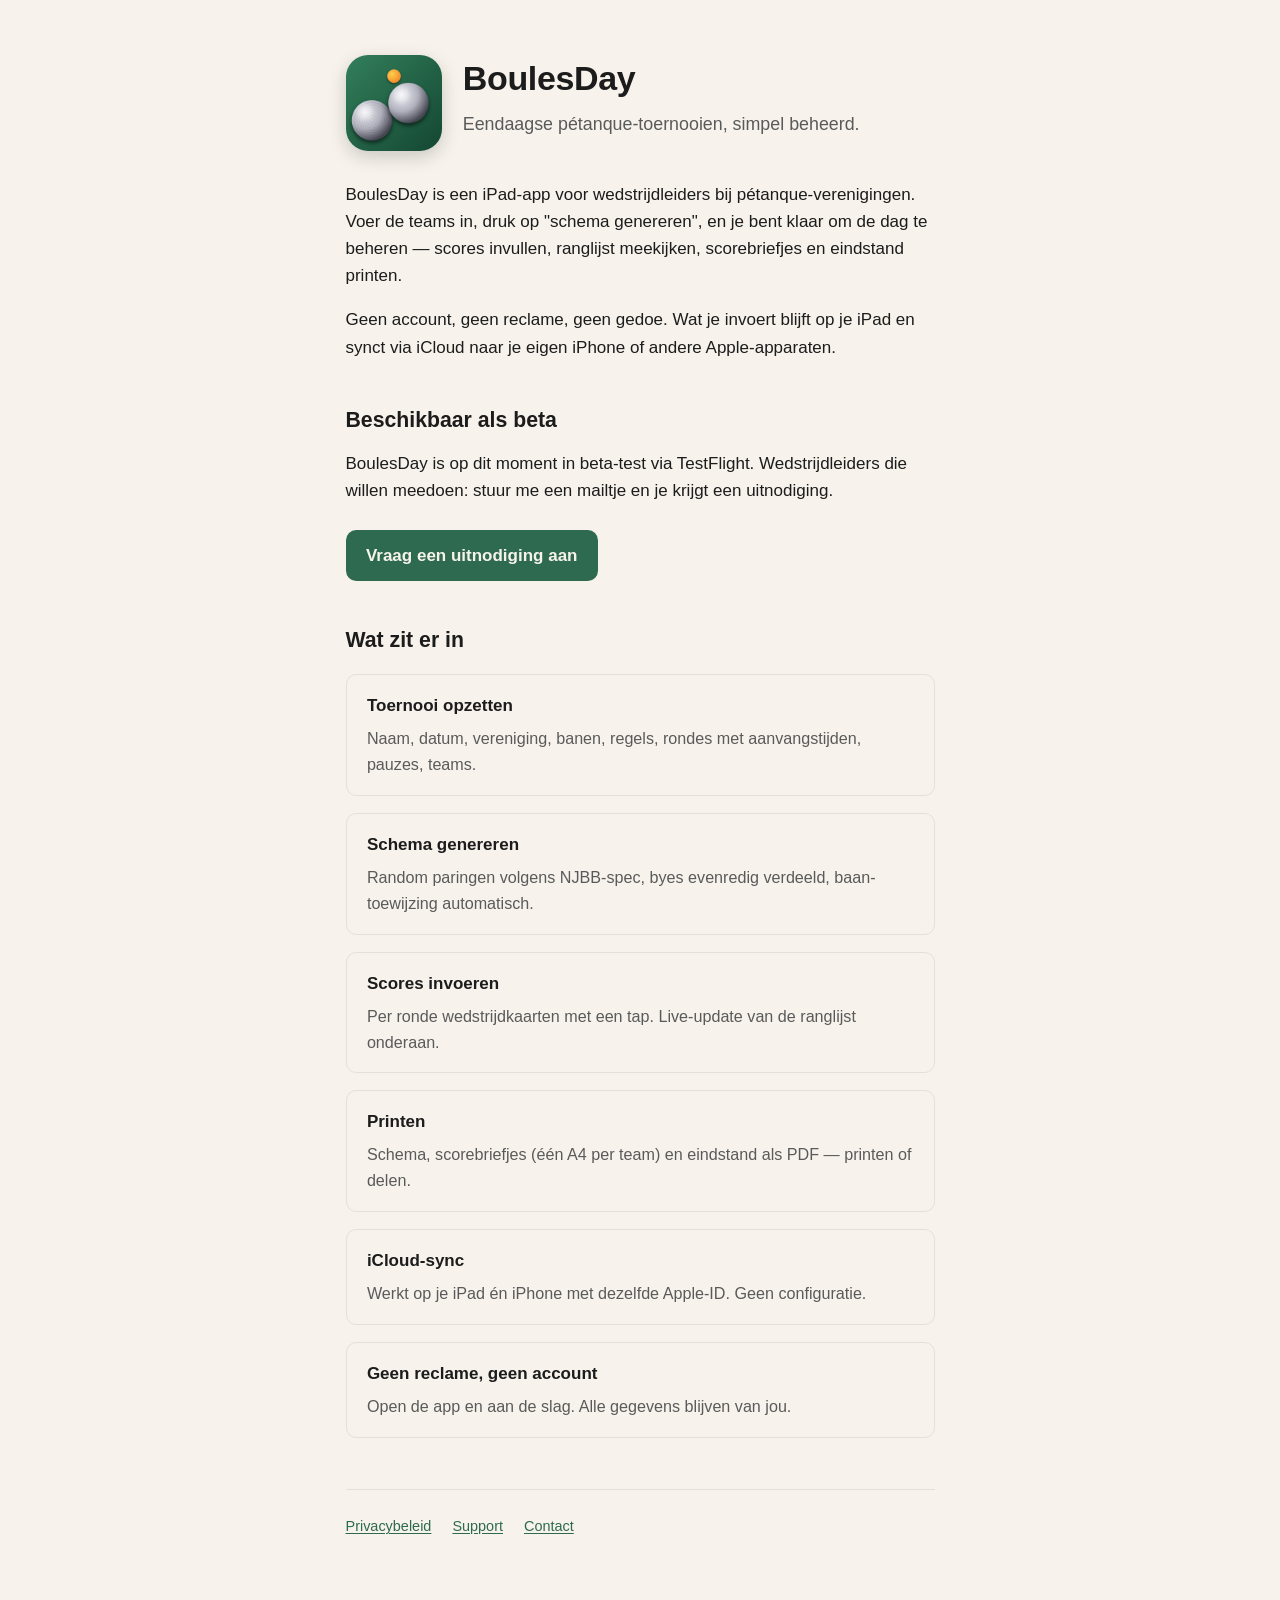
==== index.html @ df9edc22 "Initiële BoulesDay-website met privacy en support Drie pagina's: landing, privacybeleid (verplicht v" ====
<!DOCTYPE html>
<html lang="nl">
<head>
  <meta charset="UTF-8">
  <meta name="viewport" content="width=device-width, initial-scale=1.0">
  <title>BoulesDay — Eendaagse pétanque-toernooien, simpel beheerd</title>
  <meta name="description" content="iPad-app voor wedstrijdleiders bij pétanque-verenigingen. Teams invoeren, schema genereren, scores invullen, eindstand printen.">
  <link rel="stylesheet" href="styles.css">
  <link rel="icon" type="image/png" href="appicon.png">
</head>
<body>
<main>
  <div class="hero">
    <img src="appicon.png" alt="BoulesDay app-icoon">
    <div>
      <h1>BoulesDay</h1>
      <p class="tagline">Eendaagse pétanque-toernooien, simpel beheerd.</p>
    </div>
  </div>

  <p>
    BoulesDay is een iPad-app voor wedstrijdleiders bij pétanque-verenigingen.
    Voer de teams in, druk op "schema genereren", en je bent klaar om de dag
    te beheren — scores invullen, ranglijst meekijken, scorebriefjes en
    eindstand printen.
  </p>

  <p>
    Geen account, geen reclame, geen gedoe. Wat je invoert blijft op je iPad
    en synct via iCloud naar je eigen iPhone of andere Apple-apparaten.
  </p>

  <h2>Beschikbaar als beta</h2>
  <p>
    BoulesDay is op dit moment in beta-test via TestFlight. Wedstrijdleiders
    die willen meedoen: stuur me een mailtje en je krijgt een uitnodiging.
  </p>
  <p>
    <a class="cta" href="mailto:rene.geerlings@icloud.com?subject=BoulesDay%20beta-test">Vraag een uitnodiging aan</a>
  </p>

  <h2>Wat zit er in</h2>
  <div class="cards">
    <div class="card">
      <h3>Toernooi opzetten</h3>
      <p>Naam, datum, vereniging, banen, regels, rondes met aanvangstijden, pauzes, teams.</p>
    </div>
    <div class="card">
      <h3>Schema genereren</h3>
      <p>Random paringen volgens NJBB-spec, byes evenredig verdeeld, baan-toewijzing automatisch.</p>
    </div>
    <div class="card">
      <h3>Scores invoeren</h3>
      <p>Per ronde wedstrijdkaarten met een tap. Live-update van de ranglijst onderaan.</p>
    </div>
    <div class="card">
      <h3>Printen</h3>
      <p>Schema, scorebriefjes (één A4 per team) en eindstand als PDF — printen of delen.</p>
    </div>
    <div class="card">
      <h3>iCloud-sync</h3>
      <p>Werkt op je iPad én iPhone met dezelfde Apple-ID. Geen configuratie.</p>
    </div>
    <div class="card">
      <h3>Geen reclame, geen account</h3>
      <p>Open de app en aan de slag. Alle gegevens blijven van jou.</p>
    </div>
  </div>

  <footer>
    <a href="privacy.html">Privacybeleid</a>
    <a href="support.html">Support</a>
    <a href="mailto:rene.geerlings@icloud.com">Contact</a>
  </footer>
</main>
</body>
</html>
---- styles.css ----
:root {
  --paper: #f7f3ec;
  --ink: #1c1c1c;
  --muted: #5a5a5a;
  --rule: #e5e0d6;
  --accent: #2d6a4f;
  --accent-soft: #d8e2dc;
}

@media (prefers-color-scheme: dark) {
  :root {
    --paper: #1c1c1c;
    --ink: #f7f3ec;
    --muted: #a8a8a8;
    --rule: #333;
    --accent: #74c69d;
    --accent-soft: #2d3a36;
  }
}

* { box-sizing: border-box; }

html, body {
  margin: 0;
  padding: 0;
  background: var(--paper);
  color: var(--ink);
  font-family: -apple-system, BlinkMacSystemFont, "SF Pro Text", "Helvetica Neue", Arial, sans-serif;
  font-size: 17px;
  line-height: 1.6;
}

main {
  max-width: 640px;
  margin: 0 auto;
  padding: 3rem 1.5rem 4rem;
}

h1 {
  font-size: 2rem;
  font-weight: 600;
  letter-spacing: -0.01em;
  margin: 0 0 0.5rem;
}

h2 {
  font-size: 1.25rem;
  font-weight: 600;
  margin: 2.5rem 0 0.75rem;
}

p, ul {
  margin: 0 0 1rem;
}

ul {
  padding-left: 1.25rem;
}

li {
  margin-bottom: 0.25rem;
}

.meta {
  color: var(--muted);
  font-size: 0.9rem;
  margin-bottom: 2rem;
  padding-bottom: 1.5rem;
  border-bottom: 1px solid var(--rule);
}

a {
  color: var(--accent);
  text-decoration: underline;
  text-underline-offset: 0.15em;
}

code {
  font-family: ui-monospace, "SF Mono", Menlo, monospace;
  font-size: 0.9em;
  background: var(--rule);
  padding: 0.1em 0.35em;
  border-radius: 0.25em;
}

.hero {
  display: flex;
  align-items: center;
  gap: 1.25rem;
  margin-bottom: 1.5rem;
}

.hero img {
  width: 96px;
  height: 96px;
  border-radius: 22px;
  box-shadow: 0 6px 18px rgba(0, 0, 0, 0.18);
}

.hero h1 {
  margin: 0;
}

.tagline {
  color: var(--muted);
  font-size: 1.05rem;
  margin-top: 0.25rem;
}

.cta {
  display: inline-block;
  margin-top: 0.5rem;
  padding: 0.7rem 1.2rem;
  background: var(--accent);
  color: var(--paper);
  text-decoration: none;
  border-radius: 0.6rem;
  font-weight: 600;
}

.cta:hover {
  filter: brightness(1.05);
}

.cards {
  display: grid;
  grid-template-columns: 1fr;
  gap: 1rem;
  margin-top: 1rem;
}

.card {
  padding: 1rem 1.2rem;
  border: 1px solid var(--rule);
  border-radius: 0.6rem;
}

.card h3 {
  margin: 0 0 0.4rem;
  font-size: 1rem;
}

.card p {
  margin: 0;
  color: var(--muted);
  font-size: 0.95rem;
}

footer {
  margin-top: 3rem;
  padding-top: 1.5rem;
  border-top: 1px solid var(--rule);
  color: var(--muted);
  font-size: 0.85rem;
}

footer a {
  margin-right: 1rem;
}
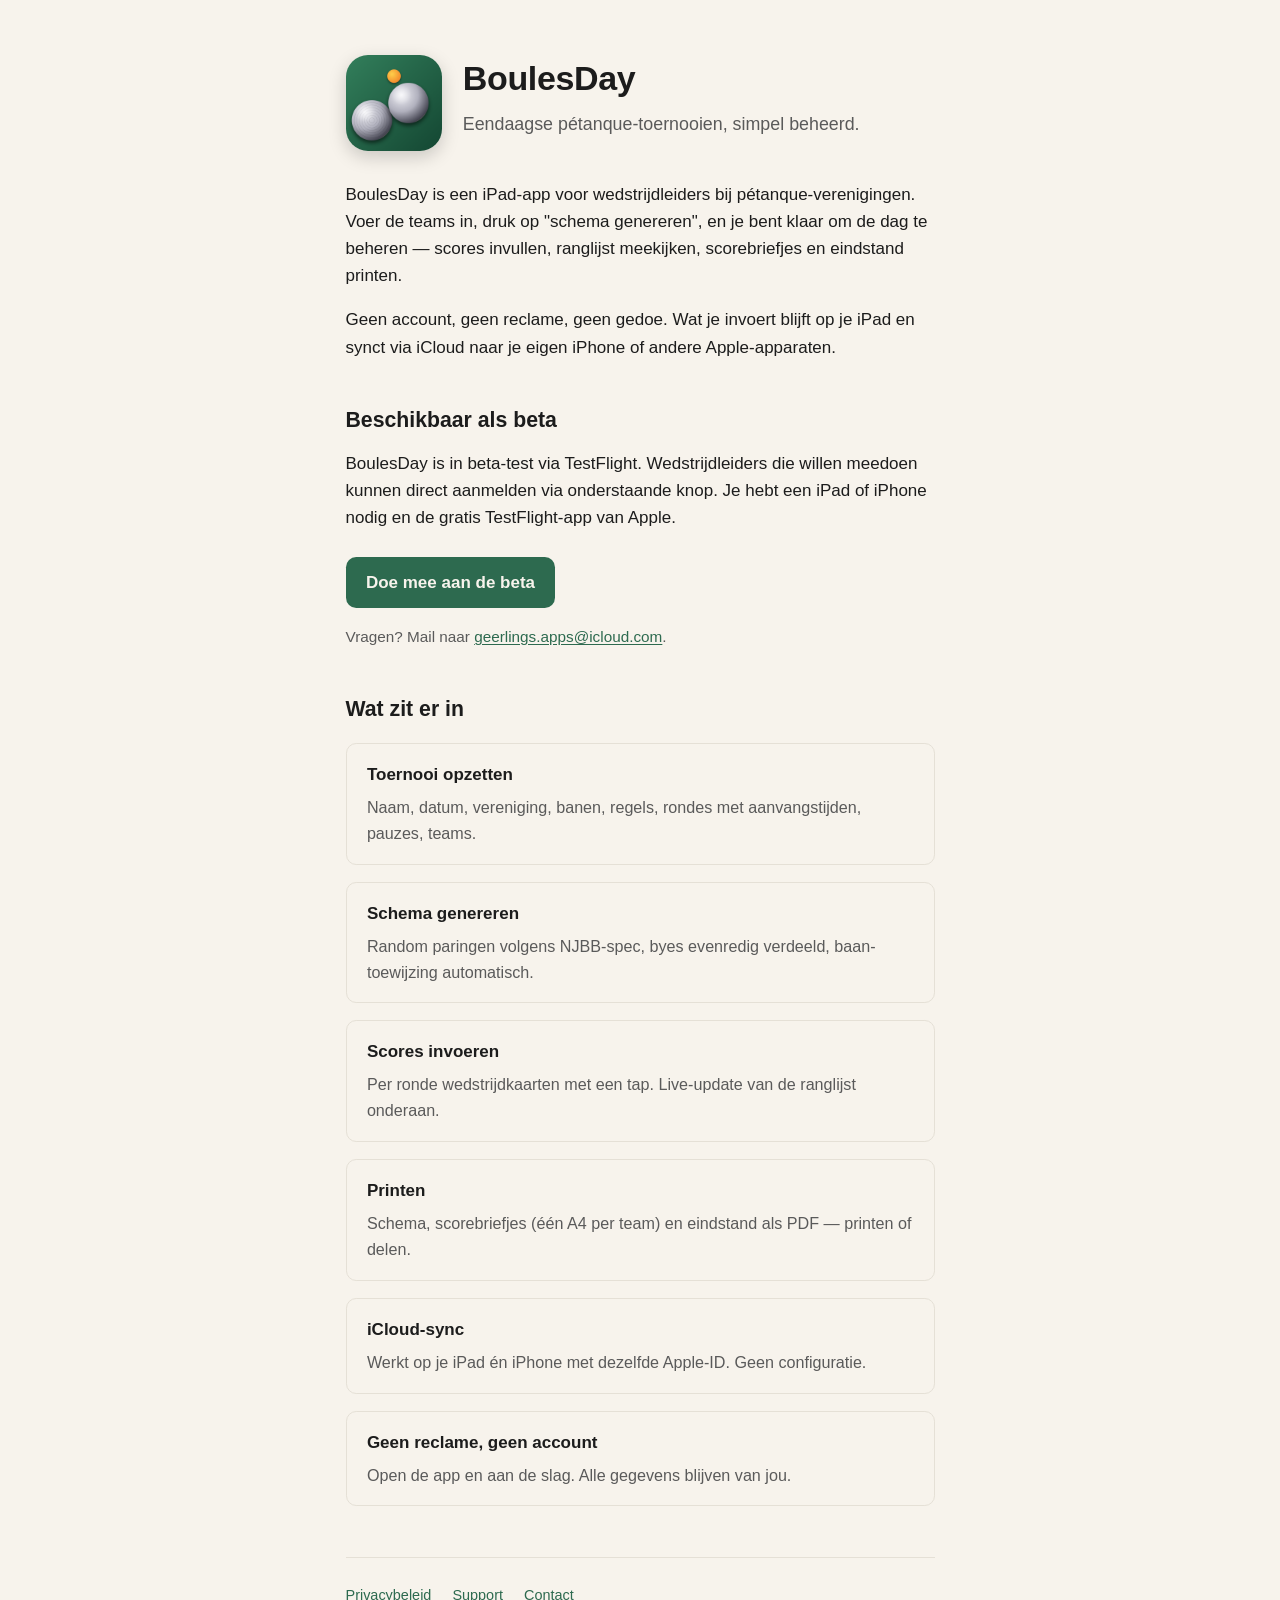
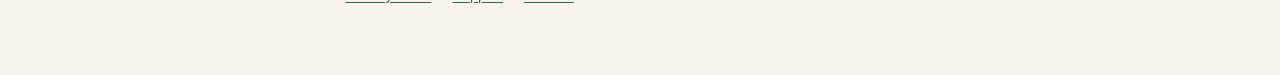
==== commit 0884f97a: "Voeg TestFlight Public Link toe als hoofd-CTA Vervang 'mail mij voor uitnodiging' door directe knop " ====
--- a/index.html
+++ b/index.html
@@ -32,11 +32,16 @@
 
   <h2>Beschikbaar als beta</h2>
   <p>
-    BoulesDay is op dit moment in beta-test via TestFlight. Wedstrijdleiders
-    die willen meedoen: stuur me een mailtje en je krijgt een uitnodiging.
+    BoulesDay is in beta-test via TestFlight. Wedstrijdleiders die willen
+    meedoen kunnen direct aanmelden via onderstaande knop. Je hebt een
+    iPad of iPhone nodig en de gratis TestFlight-app van Apple.
   </p>
   <p>
-    <a class="cta" href="mailto:rene.geerlings@icloud.com?subject=BoulesDay%20beta-test">Vraag een uitnodiging aan</a>
+    <a class="cta" href="https://testflight.apple.com/join/M2EVAvZV">Doe mee aan de beta</a>
+  </p>
+  <p style="font-size: 0.9rem; color: var(--muted); margin-top: 0.75rem;">
+    Vragen? Mail naar
+    <a href="mailto:geerlings.apps@icloud.com">geerlings.apps@icloud.com</a>.
   </p>
 
   <h2>Wat zit er in</h2>
@@ -70,7 +75,7 @@
   <footer>
     <a href="privacy.html">Privacybeleid</a>
     <a href="support.html">Support</a>
-    <a href="mailto:rene.geerlings@icloud.com">Contact</a>
+    <a href="mailto:geerlings.apps@icloud.com">Contact</a>
   </footer>
 </main>
 </body>
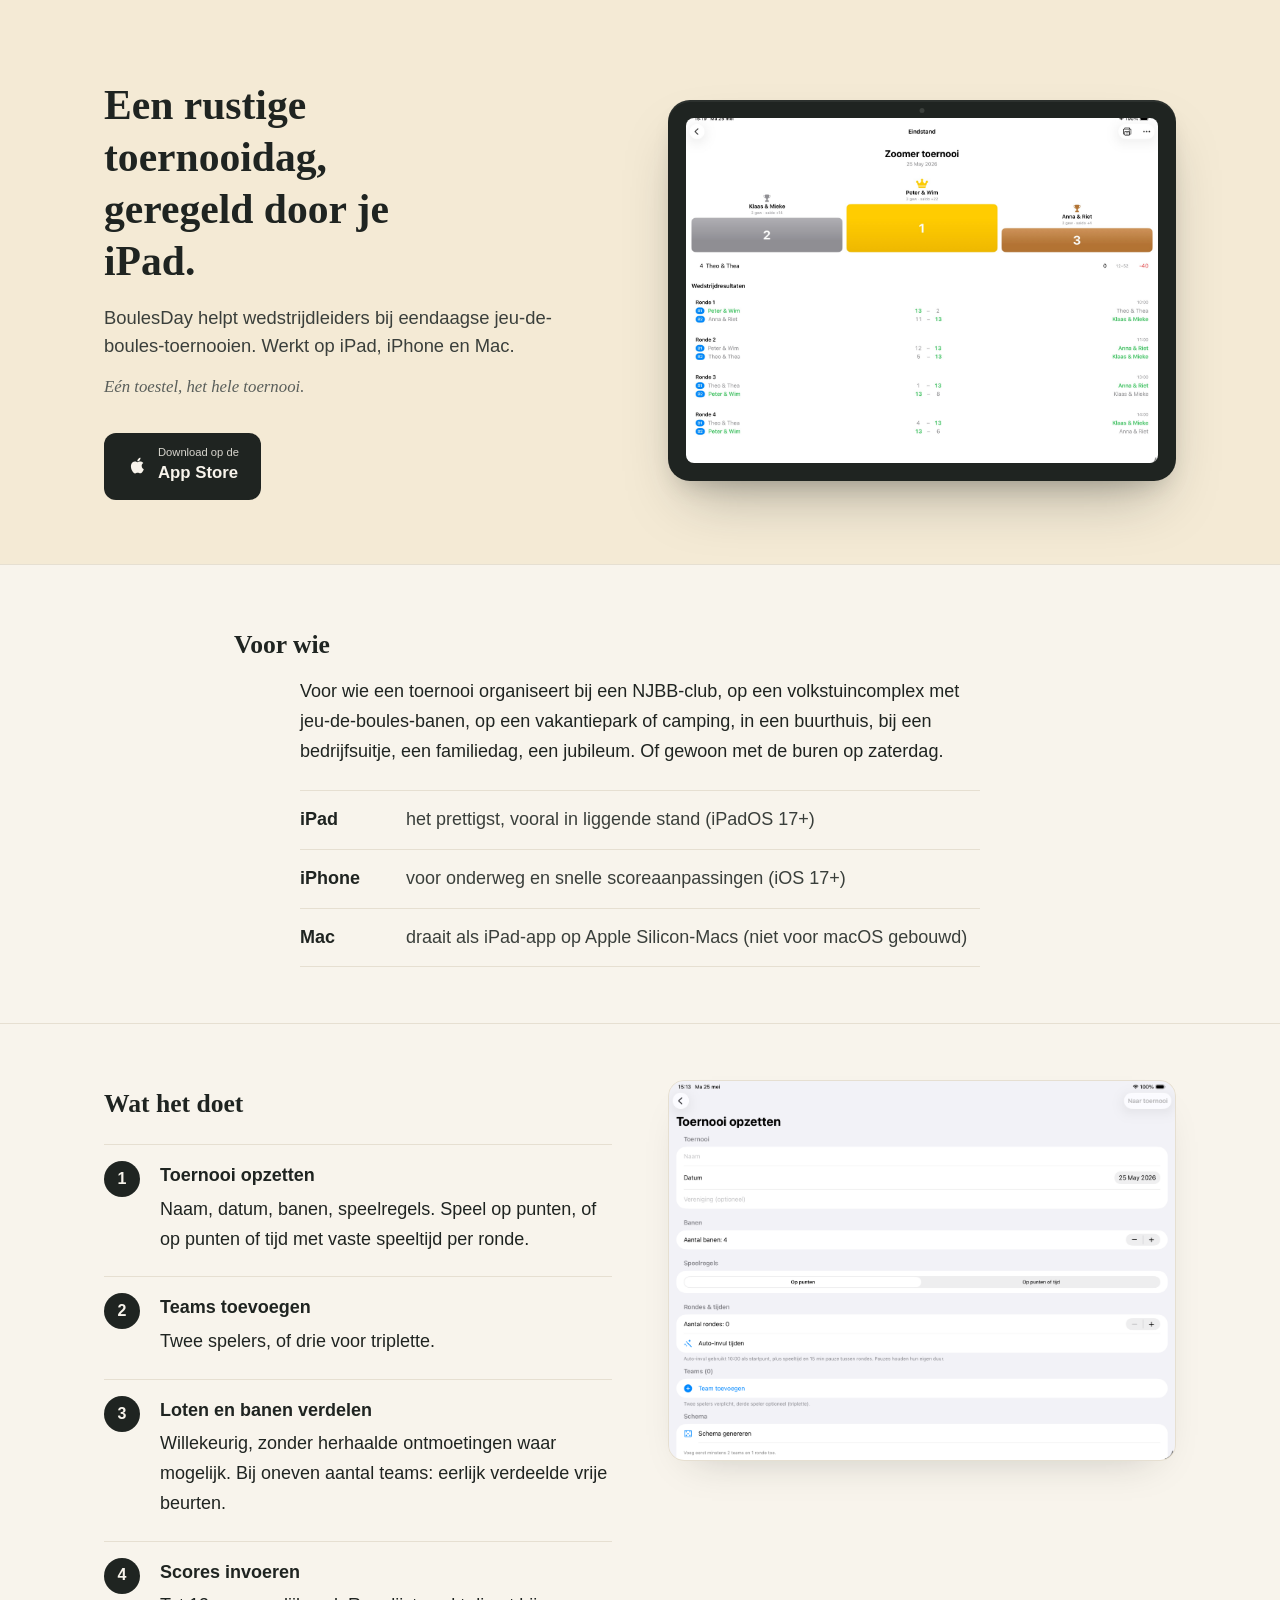
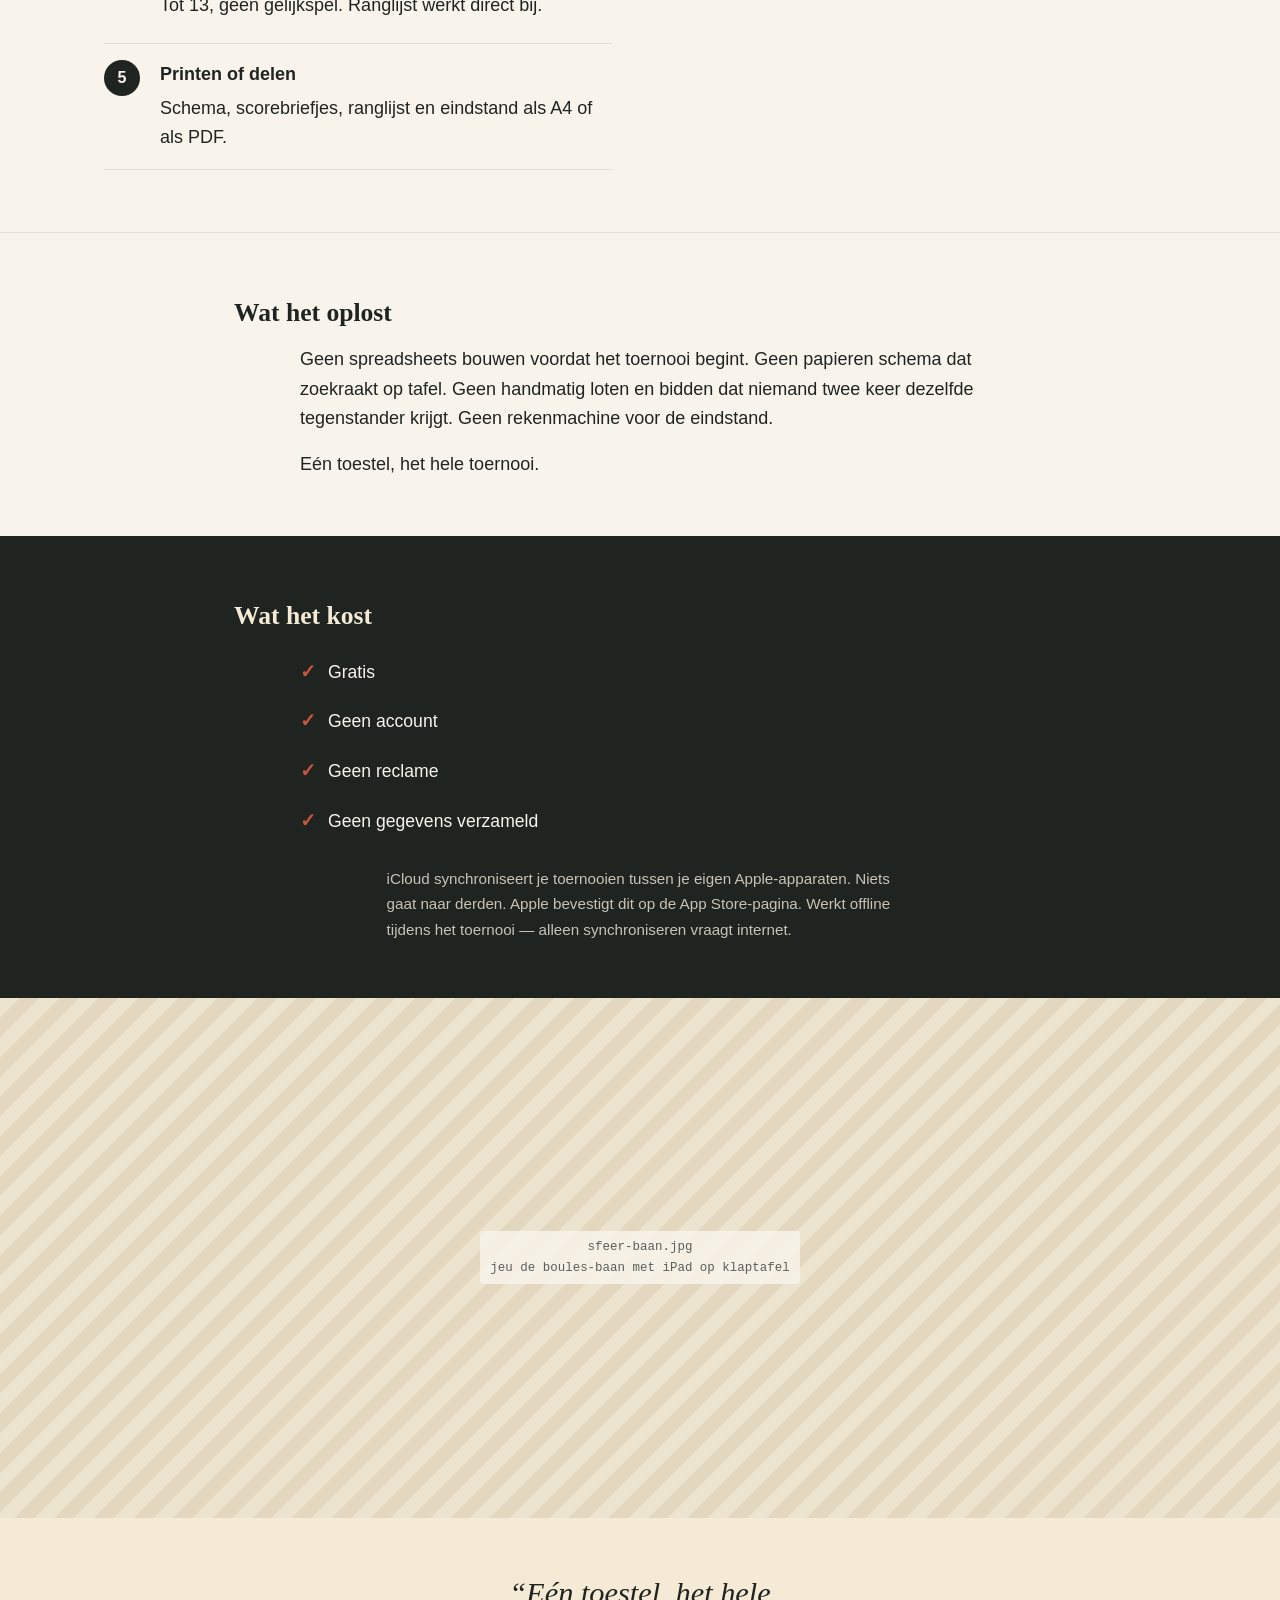
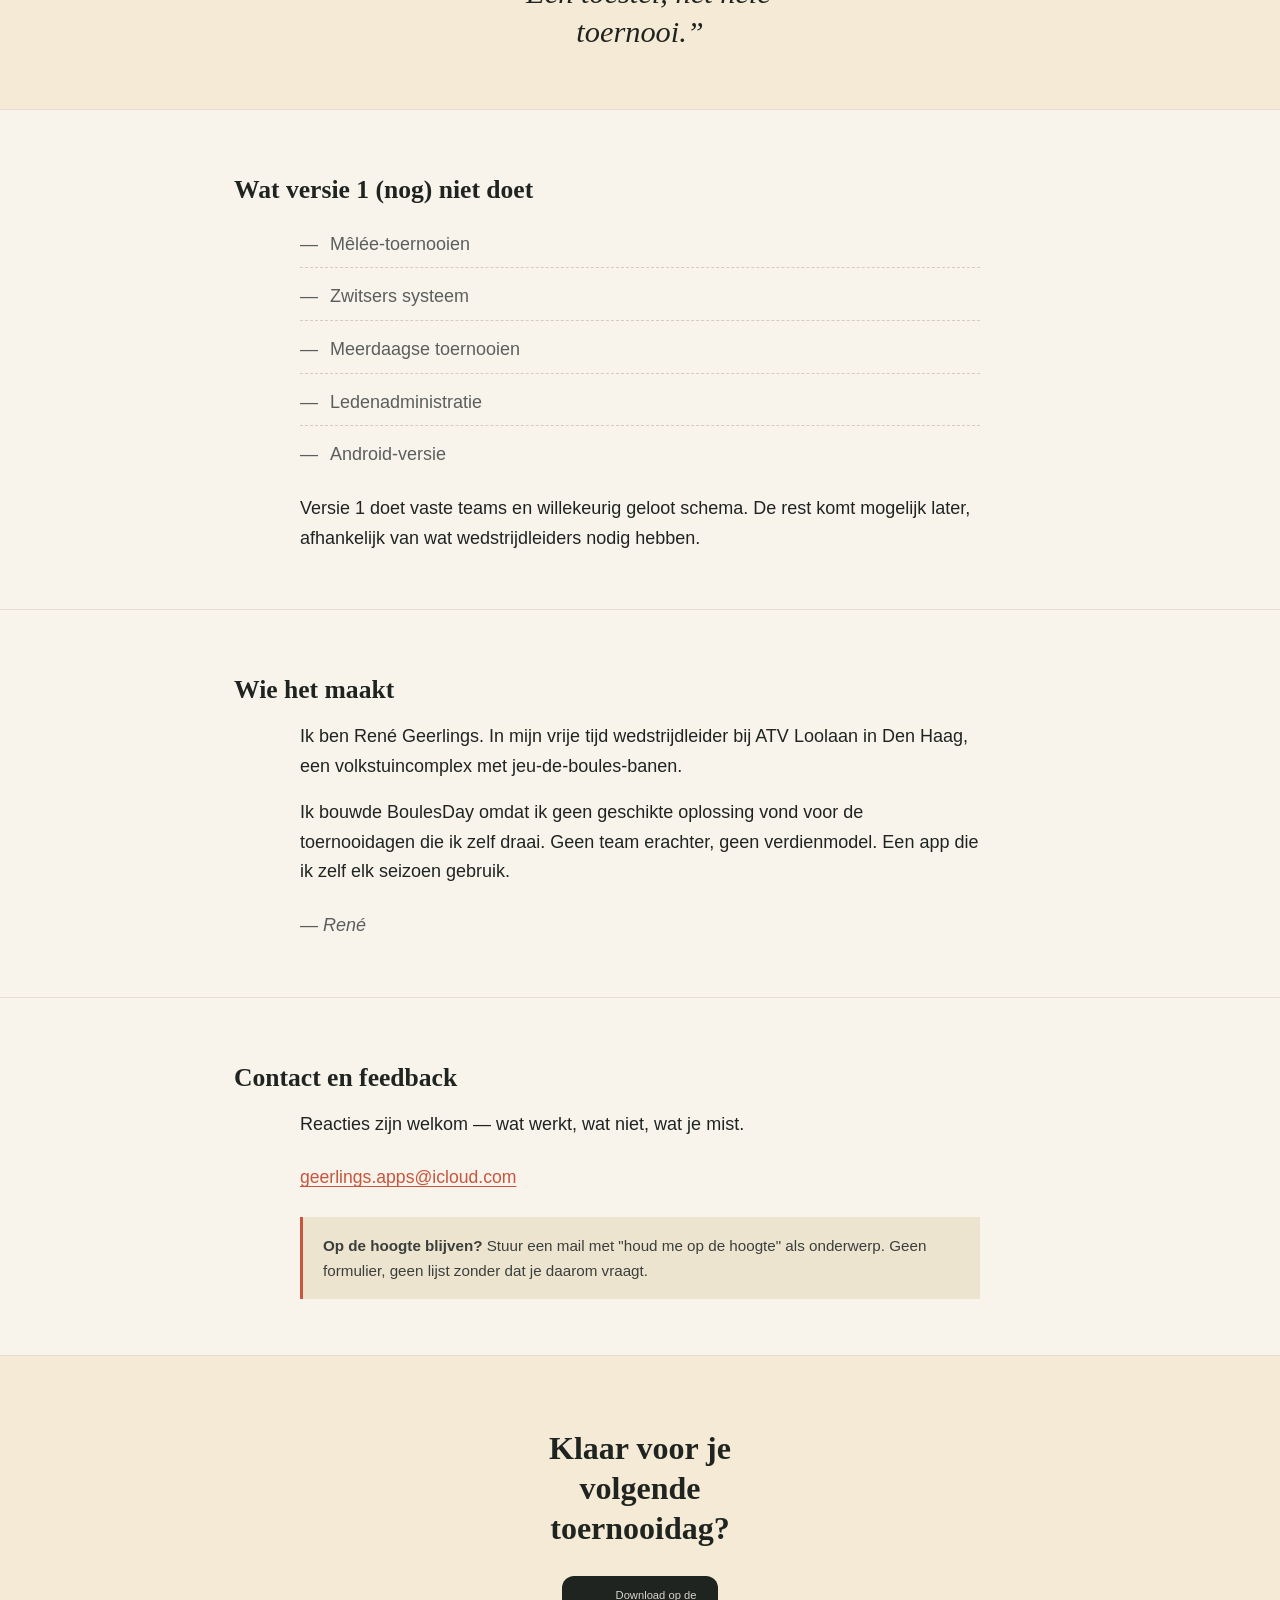
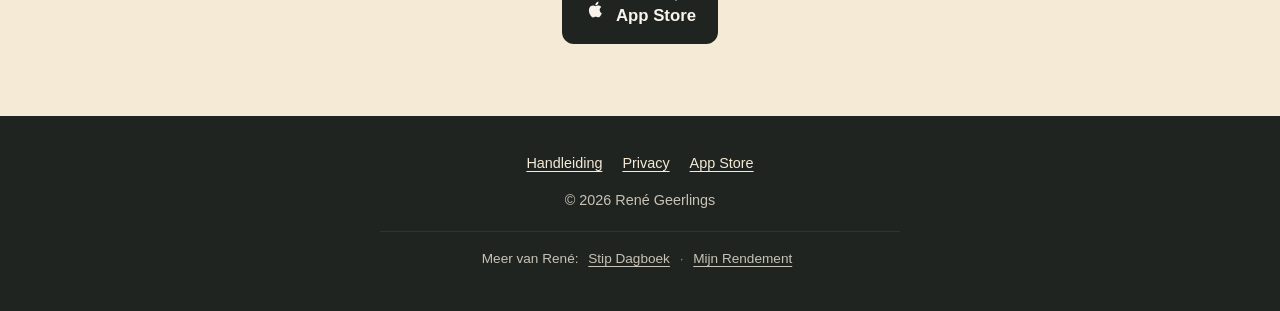
==== commit 1200b04c: "Add files via upload" ====
--- a/index.html
+++ b/index.html
@@ -3,80 +3,664 @@
 <head>
   <meta charset="UTF-8">
   <meta name="viewport" content="width=device-width, initial-scale=1.0">
-  <title>BoulesDay — Eendaagse pétanque-toernooien, simpel beheerd</title>
-  <meta name="description" content="iPad-app voor wedstrijdleiders bij pétanque-verenigingen. Teams invoeren, schema genereren, scores invullen, eindstand printen.">
-  <link rel="stylesheet" href="styles.css">
-  <link rel="icon" type="image/png" href="appicon.png">
+  <meta name="description" content="BoulesDay — een gratis iOS-app voor wedstrijdleiders van eendaagse jeu-de-boules-toernooien. Geen account, geen reclame, geen data verzameld.">
+  <meta property="og:title" content="BoulesDay — toernooi-leiding voor jeu de boules">
+  <meta property="og:description" content="Een rustige toernooidag, geregeld door je iPad. Gratis iOS-app voor wedstrijdleiders.">
+  <meta property="og:type" content="website">
+  <meta property="og:url" content="https://boulesday.nl">
+  <link rel="icon" type="image/svg+xml" href="data:image/svg+xml,%3Csvg xmlns='http://www.w3.org/2000/svg' viewBox='0 0 100 100'%3E%3Ccircle cx='50' cy='50' r='40' fill='%23c8553d'/%3E%3Ccircle cx='50' cy='50' r='8' fill='%23f4ead5'/%3E%3C/svg%3E">
+  <title>BoulesDay — toernooi-leiding voor jeu de boules</title>
+  <style>
+    /* Reset + basics */
+    *, *::before, *::after { box-sizing: border-box; }
+    html { -webkit-text-size-adjust: 100%; scroll-behavior: smooth; }
+    body {
+      margin: 0;
+      font-family: -apple-system, BlinkMacSystemFont, "SF Pro Text", "Segoe UI", Roboto, "Helvetica Neue", Arial, sans-serif;
+      font-size: 18px;
+      line-height: 1.65;
+      color: #1f2421;
+      background: #f8f4ec;
+      -webkit-font-smoothing: antialiased;
+      -moz-osx-font-smoothing: grayscale;
+    }
+    img { max-width: 100%; height: auto; display: block; }
+    a { color: #c8553d; text-decoration: underline; text-underline-offset: 3px; }
+    a:hover { color: #a04129; }
+
+    /* Layout */
+    .wrap { max-width: 860px; margin: 0 auto; padding: 0 24px; }
+    .wrap-wide { max-width: 1120px; margin: 0 auto; padding: 0 24px; }
+    section { padding: 56px 0; }
+    section + section { border-top: 1px solid #e6dfd1; }
+
+    /* Body-tekst smaller dan koppen, gecentreerd binnen de sectie */
+    section p,
+    section ul:not(.claims):not(.ordered-steps),
+    section ol {
+      max-width: 680px;
+      margin-left: auto;
+      margin-right: auto;
+    }
+    section p { line-height: 1.65; }
+
+    h1, h2, h3 {
+      font-family: "Georgia", "Times New Roman", serif;
+      font-weight: 600;
+      line-height: 1.25;
+      margin: 0 auto 16px;
+      color: #1f2421;
+      max-width: 860px;
+    }
+    h1 { font-size: 2.4rem; }
+    h2 { font-size: 1.6rem; margin-top: 8px; }
+    h3 { font-size: 1.2rem; }
+    p { margin: 0 0 16px; }
+    p:last-child { margin-bottom: 0; }
+    ul { padding-left: 22px; margin: 0 0 16px; }
+    li { margin-bottom: 6px; }
+
+    /* Hero — two column op desktop */
+    .hero {
+      padding: 80px 0 64px;
+      background: #f4ead5;
+      border-bottom: 1px solid #e6dfd1;
+    }
+    .hero-grid {
+      display: grid;
+      grid-template-columns: 1fr 1fr;
+      gap: 56px;
+      align-items: center;
+      max-width: 1120px;
+      margin: 0 auto;
+      padding: 0 24px;
+    }
+    .hero-copy h1 {
+      font-size: 2.6rem;
+      margin: 0 0 16px;
+      max-width: 14ch;
+    }
+    .hero-copy p.lead {
+      font-size: 1.15rem;
+      max-width: 50ch;
+      margin: 0 0 12px;
+      color: #3a3f3b;
+      line-height: 1.55;
+    }
+    .hero-copy p.tagline {
+      font-family: "Georgia", "Times New Roman", serif;
+      font-style: italic;
+      font-size: 1.05rem;
+      color: #5a5f5b;
+      margin: 0 0 32px;
+      max-width: 50ch;
+    }
+    .hero-visual {
+      display: flex;
+      justify-content: center;
+      align-items: center;
+    }
+    .ipad-mockup {
+      position: relative;
+      width: 100%;
+      max-width: 520px;
+      aspect-ratio: 4 / 3;
+      background: #1f2421;
+      border-radius: 22px;
+      padding: 18px;
+      box-shadow:
+        0 2px 0 rgba(255,255,255,0.06) inset,
+        0 30px 60px -20px rgba(31,36,33,0.35),
+        0 12px 24px -12px rgba(31,36,33,0.25);
+    }
+    .ipad-mockup::before {
+      /* camera */
+      content: "";
+      position: absolute;
+      top: 8px;
+      left: 50%;
+      transform: translateX(-50%);
+      width: 5px;
+      height: 5px;
+      border-radius: 50%;
+      background: #3a3f3b;
+    }
+    .ipad-mockup .screen {
+      width: 100%;
+      height: 100%;
+      border-radius: 8px;
+      overflow: hidden;
+      background: #ede4d0;
+    }
+    .ipad-mockup .screen img {
+      width: 100%;
+      height: 100%;
+      object-fit: cover;
+      display: block;
+    }
+
+    /* Striped placeholder fallback (in beeld als bestand ontbreekt) */
+    .placeholder {
+      position: relative;
+      width: 100%;
+      height: 100%;
+      background:
+        repeating-linear-gradient(135deg,
+          #ede4d0 0 14px,
+          #e3d8bf 14px 28px);
+      display: flex;
+      align-items: center;
+      justify-content: center;
+    }
+    .placeholder span {
+      font-family: ui-monospace, SFMono-Regular, "SF Mono", Menlo, Consolas, monospace;
+      font-size: 0.78rem;
+      color: #5a5f5b;
+      background: rgba(248,244,236,0.85);
+      padding: 6px 10px;
+      border-radius: 4px;
+      text-align: center;
+      max-width: 80%;
+    }
+
+    /* App Store knop */
+    .appstore-btn {
+      display: inline-flex;
+      align-items: center;
+      gap: 10px;
+      background: #1f2421;
+      color: #f8f4ec;
+      text-decoration: none;
+      padding: 14px 22px;
+      border-radius: 12px;
+      font-size: 1rem;
+      font-weight: 500;
+      transition: background 0.2s ease;
+    }
+    .appstore-btn:hover { background: #c8553d; color: #f8f4ec; }
+    .appstore-btn .apple-icon { width: 22px; height: 22px; flex-shrink: 0; }
+    .appstore-btn small {
+      display: block;
+      font-size: 0.7rem;
+      font-weight: 400;
+      opacity: 0.85;
+      line-height: 1;
+      margin-bottom: 2px;
+    }
+    .appstore-btn strong {
+      font-size: 1.05rem;
+      font-weight: 600;
+      line-height: 1;
+    }
+
+    /* "Wat het doet" — twee koloms, lijst links, sticky beeld rechts */
+    .does {
+      padding: 56px 0;
+    }
+    .does-grid {
+      display: grid;
+      grid-template-columns: minmax(0, 1fr) minmax(0, 1fr);
+      gap: 56px;
+      align-items: start;
+      max-width: 1120px;
+      margin: 0 auto;
+      padding: 0 24px;
+    }
+    .does-grid h2 { max-width: none; margin-left: 0; margin-right: 0; }
+    .does-grid .ordered-steps { max-width: none; margin-left: 0; margin-right: 0; }
+    .does-aside {
+      position: sticky;
+      top: 32px;
+    }
+    .does-aside .frame {
+      aspect-ratio: 4 / 3;
+      border-radius: 16px;
+      overflow: hidden;
+      background: #ede4d0;
+      border: 1px solid #e6dfd1;
+      box-shadow: 0 18px 40px -24px rgba(31,36,33,0.25);
+    }
+    .does-aside .frame img { width: 100%; height: 100%; object-fit: cover; display: block; }
+    .does-aside .caption {
+      margin-top: 12px;
+      font-size: 0.85rem;
+      color: #5a5f5b;
+      font-family: ui-monospace, SFMono-Regular, "SF Mono", Menlo, Consolas, monospace;
+      text-align: center;
+    }
+
+    /* Ordered steps */
+    .ordered-steps {
+      counter-reset: step;
+      list-style: none;
+      padding: 0;
+      margin: 24px 0 0;
+    }
+    .ordered-steps li {
+      counter-increment: step;
+      position: relative;
+      padding: 16px 0 16px 56px;
+      border-top: 1px solid #e6dfd1;
+    }
+    .ordered-steps li:last-child { border-bottom: 1px solid #e6dfd1; }
+    .ordered-steps li::before {
+      content: counter(step);
+      position: absolute;
+      left: 0;
+      top: 16px;
+      width: 36px;
+      height: 36px;
+      border-radius: 50%;
+      background: #1f2421;
+      color: #f8f4ec;
+      display: flex;
+      align-items: center;
+      justify-content: center;
+      font-weight: 600;
+      font-family: -apple-system, sans-serif;
+      font-size: 1rem;
+    }
+    .ordered-steps li strong { display: block; margin-bottom: 4px; font-weight: 600; }
+
+    /* Platform-lijstje (Voor wie) */
+    .platforms {
+      list-style: none;
+      padding: 0;
+      margin: 24px auto 0;
+      max-width: 680px;
+    }
+    .platforms li {
+      display: grid;
+      grid-template-columns: 90px 1fr;
+      gap: 16px;
+      align-items: baseline;
+      padding: 14px 0;
+      border-top: 1px solid #e6dfd1;
+      margin: 0;
+    }
+    .platforms li:last-child { border-bottom: 1px solid #e6dfd1; }
+    .platforms__label {
+      font-weight: 600;
+      color: #1f2421;
+    }
+    .platforms__desc {
+      color: #3a3f3b;
+    }
+    @media (max-width: 520px) {
+      .platforms li {
+        grid-template-columns: 1fr;
+        gap: 2px;
+      }
+    }
+
+    /* Cost block */
+    .cost-block {
+      background: #1f2421;
+      color: #f8f4ec;
+      padding: 56px 0;
+      margin: 0;
+      border: 0;
+    }
+    .cost-block h2 { color: #f4ead5; }
+    .cost-block .claims {
+      list-style: none;
+      padding: 0;
+      margin: 24px auto 0;
+      max-width: 680px;
+      display: grid;
+      grid-template-columns: 1fr;
+      gap: 12px;
+    }
+    .cost-block .claims li {
+      display: flex;
+      align-items: baseline;
+      gap: 12px;
+      font-size: 1.1rem;
+    }
+    .cost-block .claims li::before {
+      content: "✓";
+      color: #c8553d;
+      font-weight: 700;
+      font-size: 1.2rem;
+      flex-shrink: 0;
+    }
+    .cost-block p.fine {
+      margin: 24px auto 0;
+      font-size: 0.95rem;
+      color: #c8c3b6;
+      max-width: 60ch;
+    }
+
+    /* Sfeerblok */
+    .mood {
+      padding: 0;
+      background: #f4ead5;
+      border-top: 0;
+    }
+    .mood + section { border-top: 1px solid #e6dfd1; }
+    .mood-image {
+      width: 100%;
+      aspect-ratio: 21 / 9;
+      max-height: 520px;
+      overflow: hidden;
+      background: #ede4d0;
+    }
+    .mood-image img { width: 100%; height: 100%; object-fit: cover; display: block; }
+    .mood-quote {
+      text-align: center;
+      padding: 56px 24px;
+      max-width: 860px;
+      margin: 0 auto;
+    }
+    .mood-quote blockquote {
+      font-family: "Georgia", "Times New Roman", serif;
+      font-size: 1.9rem;
+      font-style: italic;
+      line-height: 1.3;
+      color: #1f2421;
+      margin: 0;
+      max-width: 22ch;
+      margin-left: auto;
+      margin-right: auto;
+    }
+
+    /* Not-yet block */
+    .not-yet ul {
+      list-style: none;
+      padding: 0;
+      margin: 16px auto;
+      max-width: 680px;
+    }
+    .not-yet li {
+      padding: 8px 0;
+      border-bottom: 1px dashed #d4cdbe;
+      color: #5a5f5b;
+    }
+    .not-yet li::before { content: "—"; margin-right: 12px; }
+    .not-yet li:last-child { border-bottom: 0; }
+
+    /* Maker block */
+    .maker p { max-width: 680px; }
+    .maker .signature {
+      margin-top: 24px;
+      font-style: italic;
+      color: #5a5f5b;
+    }
+
+    /* Contact */
+    .contact a.email {
+      display: inline-block;
+      margin-top: 8px;
+      font-size: 1.1rem;
+    }
+    .contact .note {
+      margin: 24px auto 0;
+      padding: 16px 20px;
+      background: #ede4d0;
+      border-left: 3px solid #c8553d;
+      font-size: 0.95rem;
+      color: #3a3f3b;
+      max-width: 680px;
+    }
+
+    /* Herhaalde CTA */
+    .cta-repeat {
+      background: #f4ead5;
+      text-align: center;
+      padding: 72px 24px;
+      border-top: 1px solid #e6dfd1;
+    }
+    .cta-repeat h2 {
+      font-size: 2rem;
+      margin: 0 0 28px;
+      max-width: 18ch;
+      margin-left: auto;
+      margin-right: auto;
+    }
+
+    /* Footer */
+    footer {
+      background: #1f2421;
+      color: #c8c3b6;
+      text-align: center;
+      padding: 36px 24px 40px;
+      font-size: 0.9rem;
+    }
+    footer a { color: #f4ead5; }
+    footer .links { margin-bottom: 12px; }
+    footer .links a { margin: 0 8px; }
+    footer .more {
+      margin: 18px auto 0;
+      padding-top: 16px;
+      border-top: 1px solid #2f3530;
+      max-width: 520px;
+      font-size: 0.85rem;
+      color: #8f8a7f;
+    }
+    footer .more a { color: #c8c3b6; margin: 0 6px; }
+    footer .more strong { color: #c8c3b6; font-weight: 500; }
+    footer .copyright { margin-top: 14px; }
+
+    /* Mobile responsive tweaks */
+    @media (max-width: 820px) {
+      .hero-grid {
+        grid-template-columns: 1fr;
+        gap: 40px;
+      }
+      .hero-copy h1 { max-width: none; }
+      .ipad-mockup { max-width: 440px; margin: 0 auto; }
+
+      .does-grid {
+        grid-template-columns: 1fr;
+        gap: 32px;
+      }
+      .does-aside { position: static; }
+    }
+
+    @media (max-width: 600px) {
+      body { font-size: 17px; }
+      .hero h1, .hero-copy h1 { font-size: 2rem; }
+      .hero { padding: 56px 0 48px; }
+      section { padding: 40px 0; }
+      h1 { font-size: 2rem; }
+      h2 { font-size: 1.4rem; }
+      .ordered-steps li { padding-left: 48px; }
+      .ordered-steps li::before { width: 32px; height: 32px; font-size: 0.95rem; }
+      .mood-quote { padding: 40px 24px; }
+      .mood-quote blockquote { font-size: 1.5rem; }
+      .cta-repeat { padding: 56px 24px; }
+      .cta-repeat h2 { font-size: 1.6rem; }
+    }
+  </style>
 </head>
 <body>
-<main>
-  <div class="hero">
-    <img src="appicon.png" alt="BoulesDay app-icoon">
-    <div>
-      <h1>BoulesDay</h1>
-      <p class="tagline">Eendaagse pétanque-toernooien, simpel beheerd.</p>
-    </div>
-  </div>
-
-  <p>
-    BoulesDay is een iPad-app voor wedstrijdleiders bij pétanque-verenigingen.
-    Voer de teams in, druk op "schema genereren", en je bent klaar om de dag
-    te beheren — scores invullen, ranglijst meekijken, scorebriefjes en
-    eindstand printen.
-  </p>
-
-  <p>
-    Geen account, geen reclame, geen gedoe. Wat je invoert blijft op je iPad
-    en synct via iCloud naar je eigen iPhone of andere Apple-apparaten.
-  </p>
-
-  <h2>Beschikbaar als beta</h2>
-  <p>
-    BoulesDay is in beta-test via TestFlight. Wedstrijdleiders die willen
-    meedoen kunnen direct aanmelden via onderstaande knop. Je hebt een
-    iPad of iPhone nodig en de gratis TestFlight-app van Apple.
-  </p>
-  <p>
-    <a class="cta" href="https://testflight.apple.com/join/M2EVAvZV">Doe mee aan de beta</a>
-  </p>
-  <p style="font-size: 0.9rem; color: var(--muted); margin-top: 0.75rem;">
-    Vragen? Mail naar
-    <a href="mailto:geerlings.apps@icloud.com">geerlings.apps@icloud.com</a>.
-  </p>
-
-  <h2>Wat zit er in</h2>
-  <div class="cards">
-    <div class="card">
-      <h3>Toernooi opzetten</h3>
-      <p>Naam, datum, vereniging, banen, regels, rondes met aanvangstijden, pauzes, teams.</p>
-    </div>
-    <div class="card">
-      <h3>Schema genereren</h3>
-      <p>Random paringen volgens NJBB-spec, byes evenredig verdeeld, baan-toewijzing automatisch.</p>
-    </div>
-    <div class="card">
-      <h3>Scores invoeren</h3>
-      <p>Per ronde wedstrijdkaarten met een tap. Live-update van de ranglijst onderaan.</p>
-    </div>
-    <div class="card">
-      <h3>Printen</h3>
-      <p>Schema, scorebriefjes (één A4 per team) en eindstand als PDF — printen of delen.</p>
-    </div>
-    <div class="card">
-      <h3>iCloud-sync</h3>
-      <p>Werkt op je iPad én iPhone met dezelfde Apple-ID. Geen configuratie.</p>
-    </div>
-    <div class="card">
-      <h3>Geen reclame, geen account</h3>
-      <p>Open de app en aan de slag. Alle gegevens blijven van jou.</p>
-    </div>
-  </div>
-
+
+  <!-- Hero -->
+  <header class="hero">
+    <div class="hero-grid">
+      <div class="hero-copy">
+        <h1>Een rustige toernooidag, geregeld door je iPad.</h1>
+        <p class="lead">BoulesDay helpt wedstrijdleiders bij eendaagse jeu-de-boules-toernooien. Werkt op iPad, iPhone en Mac.</p>
+        <p class="tagline">Eén toestel, het hele toernooi.</p>
+        <a class="appstore-btn" href="https://apps.apple.com/nl/app/boulesday/id6767690610" aria-label="Download BoulesDay in de App Store">
+          <svg class="apple-icon" viewBox="0 0 24 24" fill="currentColor" aria-hidden="true">
+            <path d="M17.05 12.04c-.02-2.16 1.77-3.2 1.85-3.25-1.01-1.47-2.58-1.67-3.13-1.69-1.33-.13-2.6.78-3.27.78-.68 0-1.72-.77-2.83-.74-1.45.02-2.8.84-3.55 2.14-1.51 2.62-.39 6.49 1.09 8.61.72 1.04 1.58 2.21 2.71 2.17 1.09-.04 1.5-.7 2.82-.7 1.31 0 1.69.7 2.84.68 1.17-.02 1.91-1.06 2.62-2.11.83-1.21 1.17-2.39 1.19-2.45-.03-.01-2.29-.88-2.31-3.49zM14.93 5.71c.6-.73 1.01-1.74.9-2.74-.87.04-1.92.58-2.54 1.3-.55.65-1.04 1.68-.91 2.67.97.07 1.96-.49 2.55-1.23z"/>
+          </svg>
+          <span>
+            <small>Download op de</small>
+            <strong>App Store</strong>
+          </span>
+        </a>
+      </div>
+      <div class="hero-visual">
+        <div class="ipad-mockup" role="img" aria-label="BoulesDay Schema-scherm op iPad">
+          <div class="screen">
+            <img src="hero-schema.png?v=2" alt="BoulesDay Schema-scherm op iPad"
+                 onerror="this.style.display='none'; this.parentNode.innerHTML='&lt;div class=\&quot;placeholder\&quot;&gt;&lt;span&gt;hero-schema.png&lt;br&gt;Schema-scherm op iPad&lt;/span&gt;&lt;/div&gt;';">
+          </div>
+        </div>
+      </div>
+    </div>
+  </header>
+
+  <!-- Voor wie -->
+  <section>
+    <div class="wrap">
+      <h2>Voor wie</h2>
+      <p>Voor wie een toernooi organiseert bij een NJBB-club, op een volkstuincomplex met jeu-de-boules-banen, op een vakantiepark of camping, in een buurthuis, bij een bedrijfsuitje, een familiedag, een jubileum. Of gewoon met de buren op zaterdag.</p>
+      <ul class="platforms">
+        <li>
+          <span class="platforms__label">iPad</span>
+          <span class="platforms__desc">het prettigst, vooral in liggende stand (iPadOS 17+)</span>
+        </li>
+        <li>
+          <span class="platforms__label">iPhone</span>
+          <span class="platforms__desc">voor onderweg en snelle scoreaanpassingen (iOS 17+)</span>
+        </li>
+        <li>
+          <span class="platforms__label">Mac</span>
+          <span class="platforms__desc">draait als iPad-app op Apple Silicon-Macs (niet voor macOS gebouwd)</span>
+        </li>
+      </ul>
+    </div>
+  </section>
+
+  <!-- Wat het doet — twee koloms met sticky screenshot -->
+  <section class="does">
+    <div class="does-grid">
+      <div class="does-main">
+        <h2>Wat het doet</h2>
+        <ol class="ordered-steps">
+          <li>
+            <strong>Toernooi opzetten</strong>
+            Naam, datum, banen, speelregels. Speel op punten, of op punten of tijd met vaste speeltijd per ronde.
+          </li>
+          <li>
+            <strong>Teams toevoegen</strong>
+            Twee spelers, of drie voor triplette.
+          </li>
+          <li>
+            <strong>Loten en banen verdelen</strong>
+            Willekeurig, zonder herhaalde ontmoetingen waar mogelijk. Bij oneven aantal teams: eerlijk verdeelde vrije beurten.
+          </li>
+          <li>
+            <strong>Scores invoeren</strong>
+            Tot 13, geen gelijkspel. Ranglijst werkt direct bij.
+          </li>
+          <li>
+            <strong>Printen of delen</strong>
+            Schema, scorebriefjes, ranglijst en eindstand als A4 of als PDF.
+          </li>
+        </ol>
+      </div>
+      <aside class="does-aside" aria-hidden="false">
+        <div class="frame">
+          <img src="screenshot-opzetten.png?v=2" alt="Toernooi opzetten"
+               onerror="this.style.display='none'; this.parentNode.innerHTML='&lt;div class=\&quot;placeholder\&quot;&gt;&lt;span&gt;screenshot-opzetten.png&lt;br&gt;Toernooi opzetten&lt;/span&gt;&lt;/div&gt;';">
+        </div>
+      </aside>
+    </div>
+  </section>
+
+  <!-- Wat het oplost -->
+  <section>
+    <div class="wrap">
+      <h2>Wat het oplost</h2>
+      <p>Geen spreadsheets bouwen voordat het toernooi begint. Geen papieren schema dat zoekraakt op tafel. Geen handmatig loten en bidden dat niemand twee keer dezelfde tegenstander krijgt. Geen rekenmachine voor de eindstand.</p>
+      <p>Eén toestel, het hele toernooi.</p>
+    </div>
+  </section>
+
+  <!-- Wat het kost -->
+  <section class="cost-block">
+    <div class="wrap">
+      <h2>Wat het kost</h2>
+      <ul class="claims">
+        <li>Gratis</li>
+        <li>Geen account</li>
+        <li>Geen reclame</li>
+        <li>Geen gegevens verzameld</li>
+      </ul>
+      <p class="fine">iCloud synchroniseert je toernooien tussen je eigen Apple-apparaten. Niets gaat naar derden. Apple bevestigt dit op de App Store-pagina. Werkt offline tijdens het toernooi — alleen synchroniseren vraagt internet.</p>
+    </div>
+  </section>
+
+  <!-- Sfeerblok -->
+  <section class="mood">
+    <div class="mood-image">
+      <img src="sfeer-baan.jpg?v=1" alt="jeu de boules-baan met iPad op klaptafel"
+           onerror="this.style.display='none'; this.parentNode.innerHTML='&lt;div class=\&quot;placeholder\&quot;&gt;&lt;span&gt;sfeer-baan.jpg&lt;br&gt;jeu de boules-baan met iPad op klaptafel&lt;/span&gt;&lt;/div&gt;';">
+    </div>
+    <div class="mood-quote">
+      <blockquote>“Eén toestel, het hele toernooi.”</blockquote>
+    </div>
+  </section>
+
+  <!-- Wat (nog) niet erin zit -->
+  <section class="not-yet">
+    <div class="wrap">
+      <h2>Wat versie 1 (nog) niet doet</h2>
+      <ul>
+        <li>Mêlée-toernooien</li>
+        <li>Zwitsers systeem</li>
+        <li>Meerdaagse toernooien</li>
+        <li>Ledenadministratie</li>
+        <li>Android-versie</li>
+      </ul>
+      <p>Versie 1 doet vaste teams en willekeurig geloot schema. De rest komt mogelijk later, afhankelijk van wat wedstrijdleiders nodig hebben.</p>
+    </div>
+  </section>
+
+  <!-- Wie het maakt -->
+  <section class="maker">
+    <div class="wrap">
+      <h2>Wie het maakt</h2>
+      <p>Ik ben René Geerlings. In mijn vrije tijd wedstrijdleider bij ATV Loolaan in Den Haag, een volkstuincomplex met jeu-de-boules-banen.</p>
+      <p>Ik bouwde BoulesDay omdat ik geen geschikte oplossing vond voor de toernooidagen die ik zelf draai. Geen team erachter, geen verdienmodel. Een app die ik zelf elk seizoen gebruik.</p>
+      <p class="signature">— René</p>
+    </div>
+  </section>
+
+  <!-- Contact -->
+  <section class="contact">
+    <div class="wrap">
+      <h2>Contact en feedback</h2>
+      <p>Reacties zijn welkom — wat werkt, wat niet, wat je mist.</p>
+      <p><a class="email" href="mailto:geerlings.apps@icloud.com">geerlings.apps@icloud.com</a></p>
+      <div class="note">
+        <strong>Op de hoogte blijven?</strong> Stuur een mail met "houd me op de hoogte" als onderwerp. Geen formulier, geen lijst zonder dat je daarom vraagt.
+      </div>
+    </div>
+  </section>
+
+  <!-- Herhaalde CTA -->
+  <section class="cta-repeat">
+    <h2>Klaar voor je volgende toernooidag?</h2>
+    <a class="appstore-btn" href="https://apps.apple.com/nl/app/boulesday/id6767690610" aria-label="Download BoulesDay in de App Store">
+      <svg class="apple-icon" viewBox="0 0 24 24" fill="currentColor" aria-hidden="true">
+        <path d="M17.05 12.04c-.02-2.16 1.77-3.2 1.85-3.25-1.01-1.47-2.58-1.67-3.13-1.69-1.33-.13-2.6.78-3.27.78-.68 0-1.72-.77-2.83-.74-1.45.02-2.8.84-3.55 2.14-1.51 2.62-.39 6.49 1.09 8.61.72 1.04 1.58 2.21 2.71 2.17 1.09-.04 1.5-.7 2.82-.7 1.31 0 1.69.7 2.84.68 1.17-.02 1.91-1.06 2.62-2.11.83-1.21 1.17-2.39 1.19-2.45-.03-.01-2.29-.88-2.31-3.49zM14.93 5.71c.6-.73 1.01-1.74.9-2.74-.87.04-1.92.58-2.54 1.3-.55.65-1.04 1.68-.91 2.67.97.07 1.96-.49 2.55-1.23z"/>
+      </svg>
+      <span>
+        <small>Download op de</small>
+        <strong>App Store</strong>
+      </span>
+    </a>
+  </section>
+
+  <!-- Footer -->
   <footer>
-    <a href="privacy.html">Privacybeleid</a>
-    <a href="support.html">Support</a>
-    <a href="mailto:geerlings.apps@icloud.com">Contact</a>
+    <div class="links">
+      <a href="handleiding.html">Handleiding</a>
+      <a href="/privacy.html">Privacy</a>
+      <a href="https://apps.apple.com/nl/app/boulesday/id6767690610">App Store</a>
+    </div>
+    <div class="copyright">© 2026 René Geerlings</div>
+    <div class="more">
+      <strong>Meer van René:</strong>
+      <a href="#stip">Stip Dagboek</a> ·
+      <a href="#rendement">Mijn Rendement</a>
+    </div>
   </footer>
-</main>
+
 </body>
 </html>
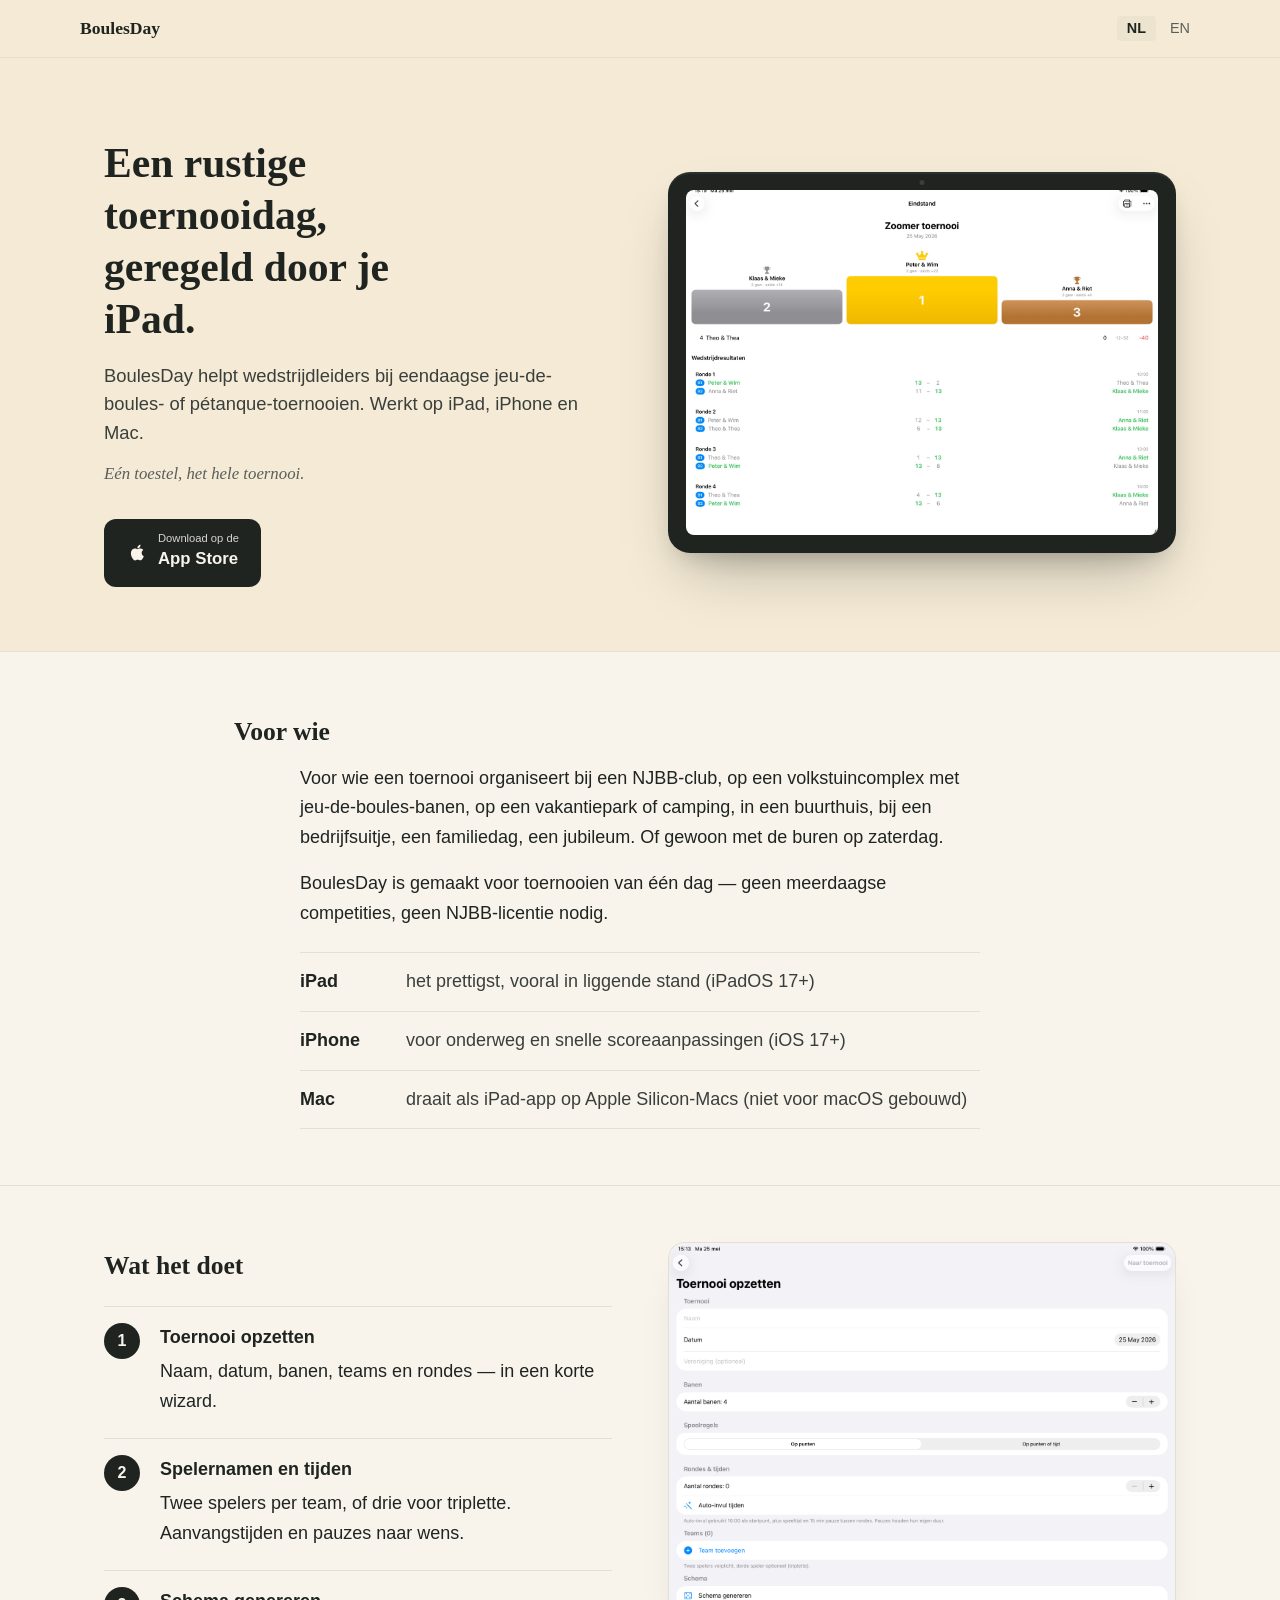
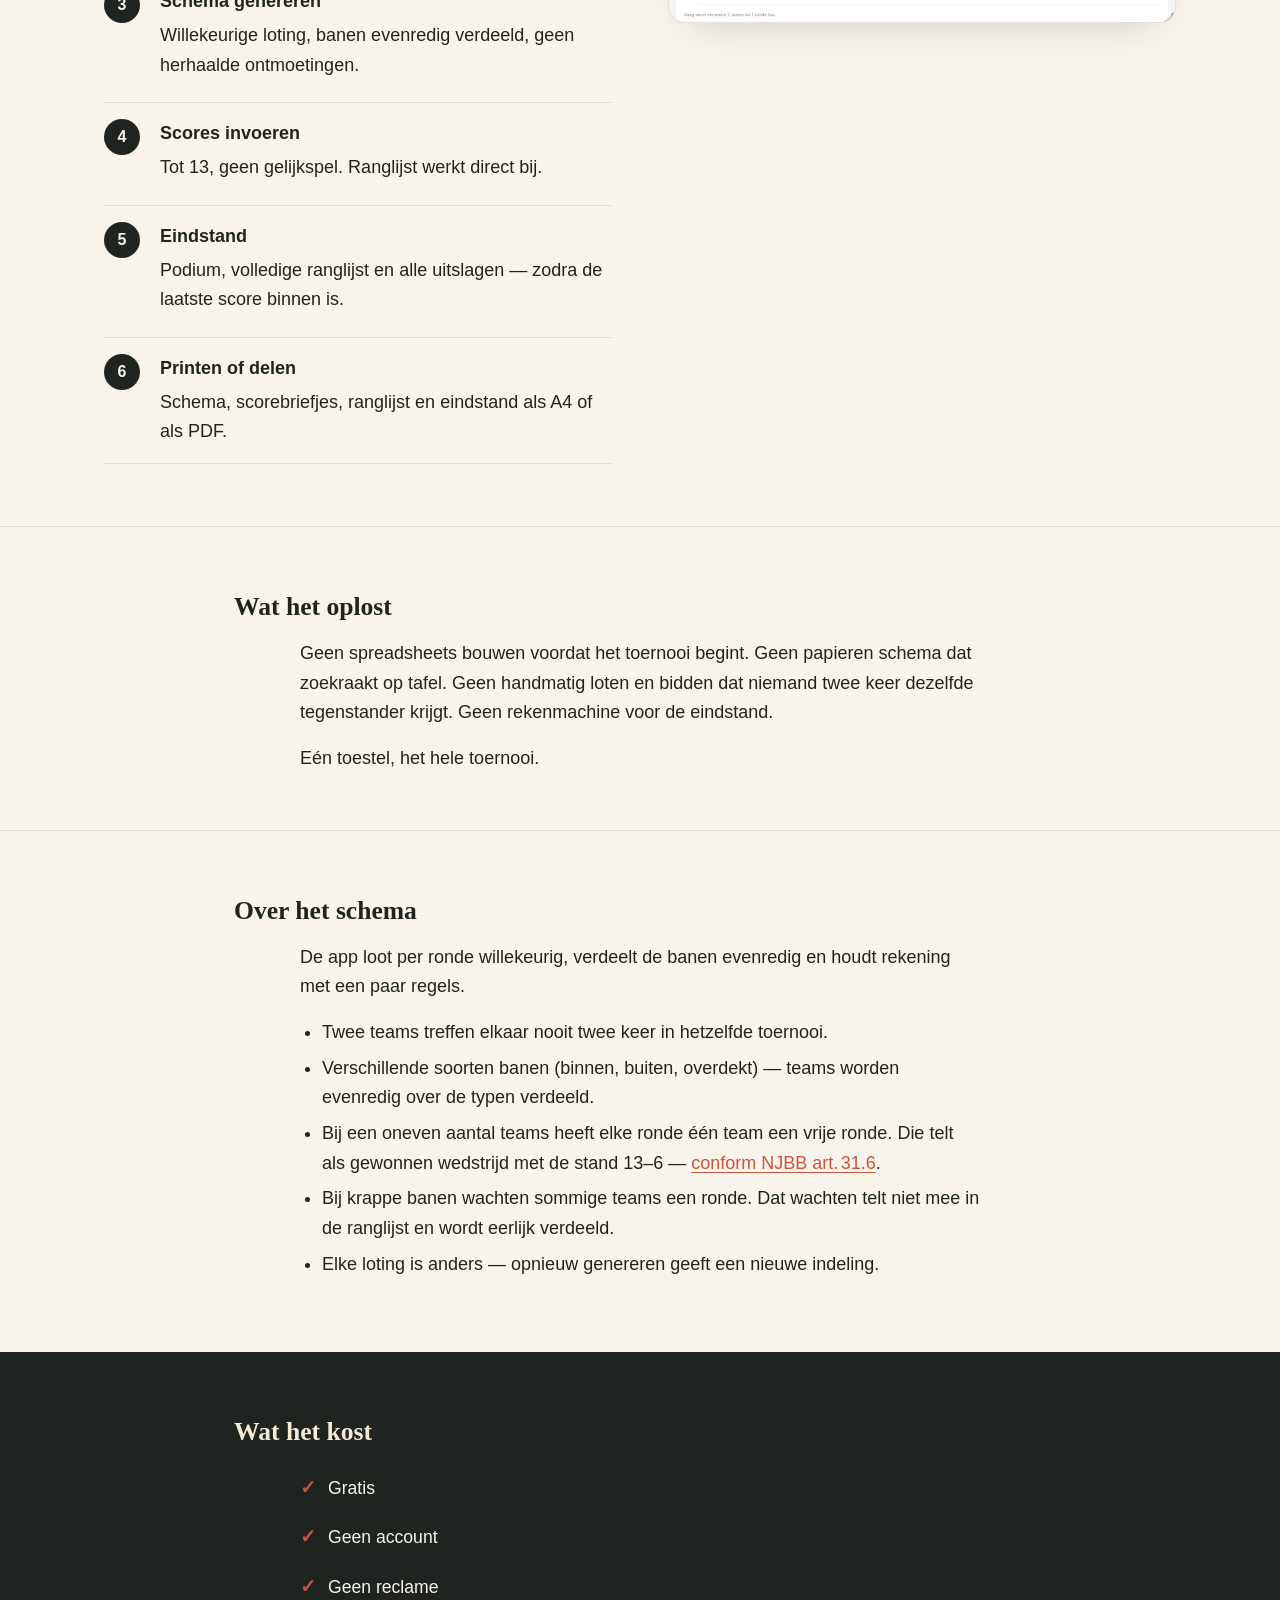
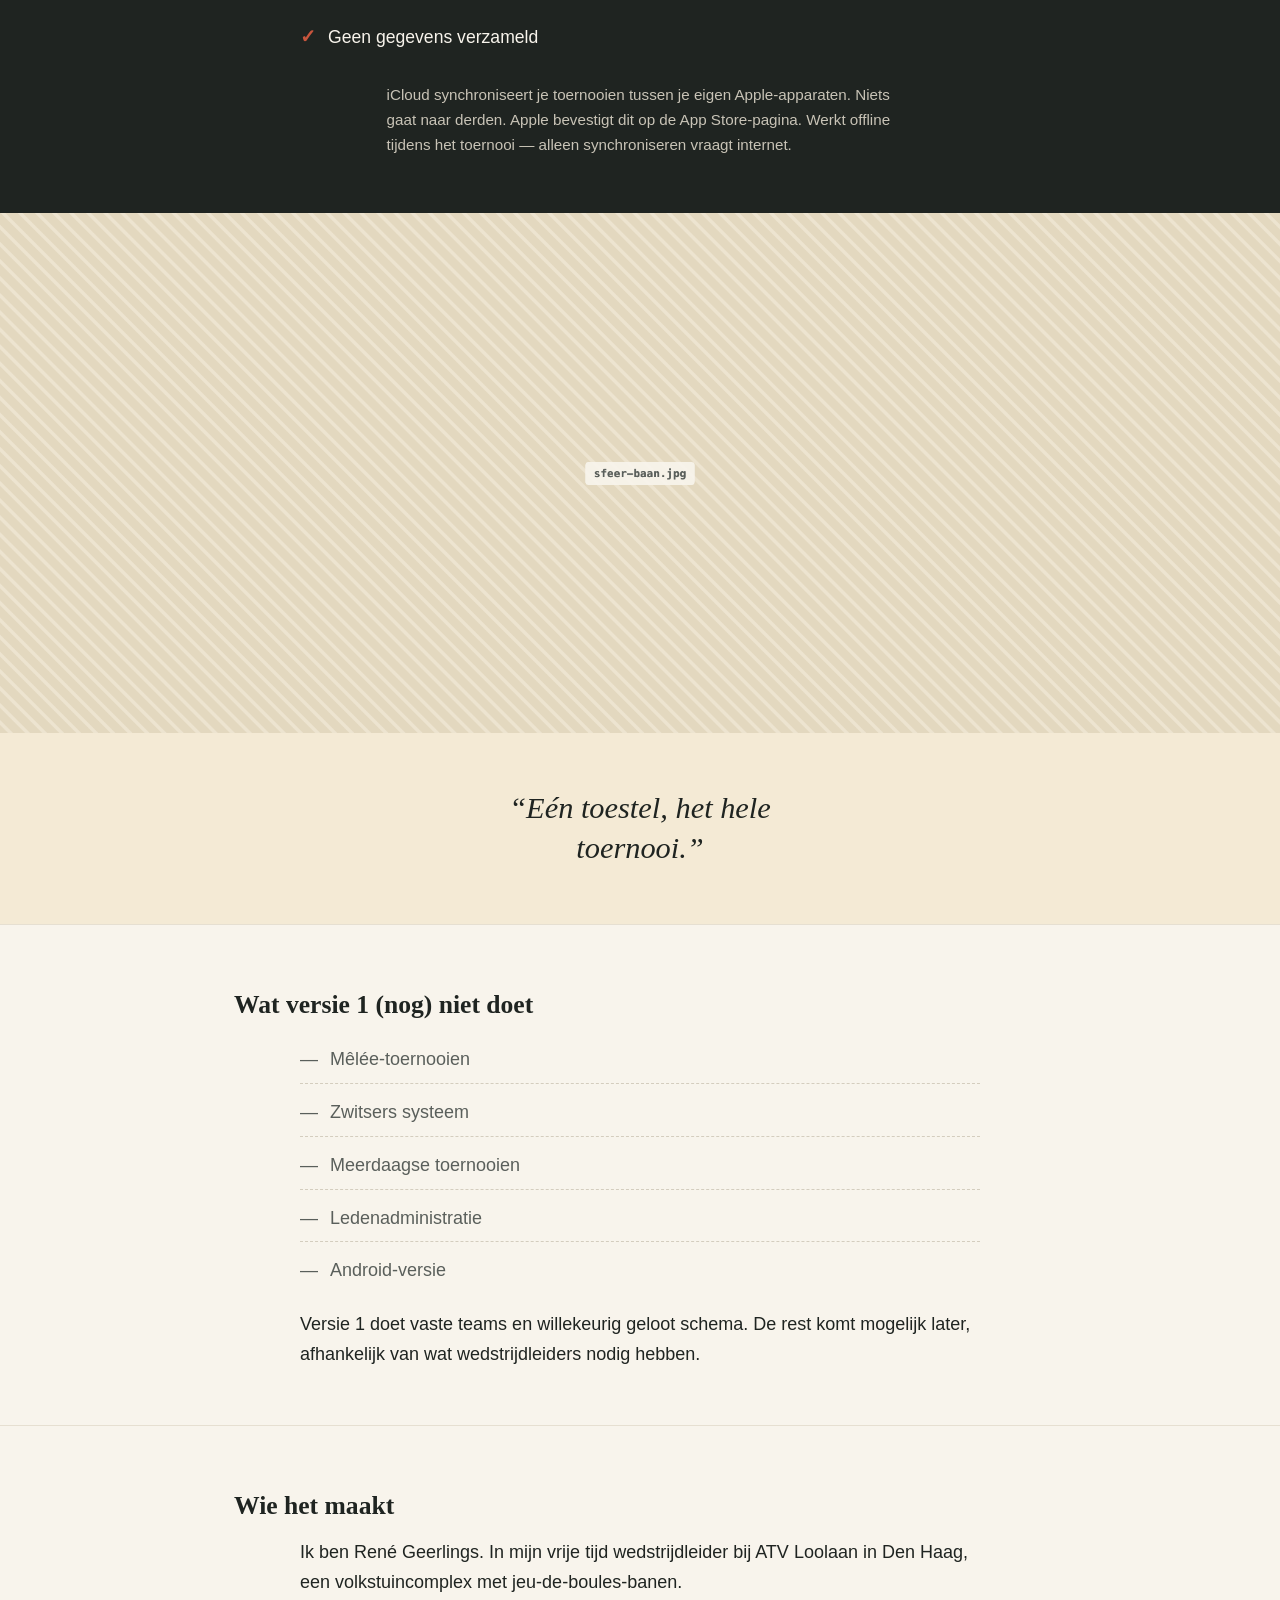
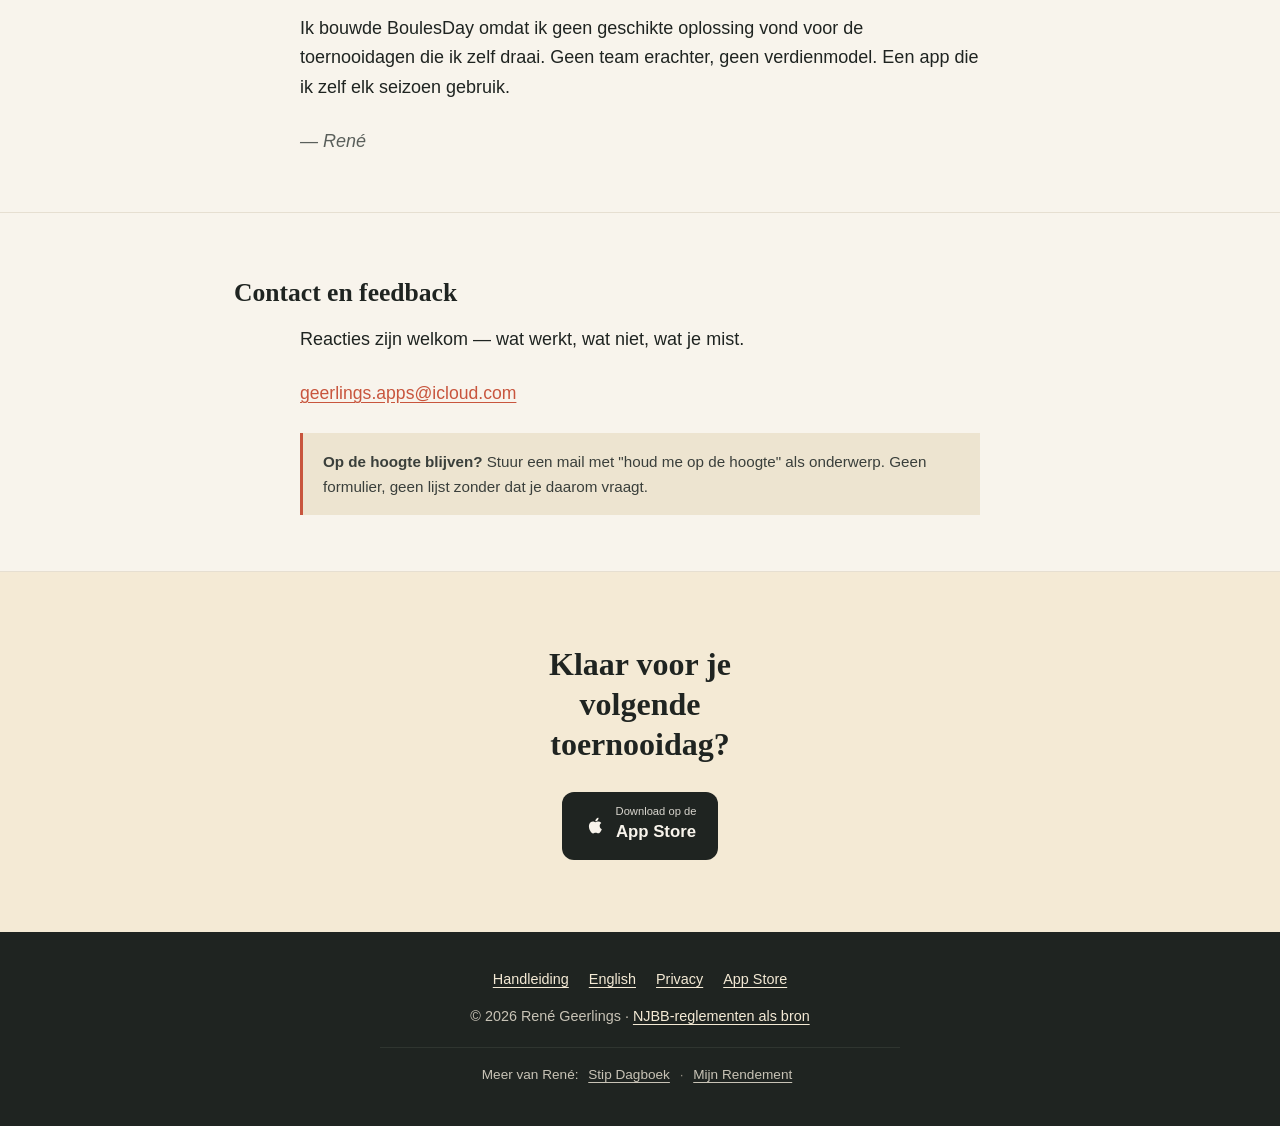
==== commit c9dcb97e: "Site-redesign uit Claude Design + Engelse versie onder /en/ Vernieuwde landing en handleiding (NL + " ====
--- a/index.html
+++ b/index.html
@@ -8,6 +8,8 @@
   <meta property="og:description" content="Een rustige toernooidag, geregeld door je iPad. Gratis iOS-app voor wedstrijdleiders.">
   <meta property="og:type" content="website">
   <meta property="og:url" content="https://boulesday.nl">
+  <link rel="alternate" hreflang="nl" href="index.html">
+  <link rel="alternate" hreflang="en" href="en/index.html">
   <link rel="icon" type="image/svg+xml" href="data:image/svg+xml,%3Csvg xmlns='http://www.w3.org/2000/svg' viewBox='0 0 100 100'%3E%3Ccircle cx='50' cy='50' r='40' fill='%23c8553d'/%3E%3Ccircle cx='50' cy='50' r='8' fill='%23f4ead5'/%3E%3C/svg%3E">
   <title>BoulesDay — toernooi-leiding voor jeu de boules</title>
   <style>
@@ -27,6 +29,45 @@
     img { max-width: 100%; height: auto; display: block; }
     a { color: #c8553d; text-decoration: underline; text-underline-offset: 3px; }
     a:hover { color: #a04129; }
+
+    /* Topnav met taalwisselaar */
+    .topnav {
+      background: #f4ead5;
+      border-bottom: 1px solid #e6dfd1;
+      padding: 14px 24px;
+    }
+    .topnav__inner {
+      max-width: 1120px;
+      margin: 0 auto;
+      display: flex;
+      align-items: center;
+      justify-content: space-between;
+      gap: 16px;
+      flex-wrap: wrap;
+    }
+    .topnav__brand {
+      font-family: "Georgia", "Times New Roman", serif;
+      font-weight: 600;
+      font-size: 1.1rem;
+      color: #1f2421;
+      text-decoration: none;
+    }
+    .topnav__brand:hover { color: #c8553d; }
+    .lang { display: flex; gap: 4px; font-size: 0.9rem; }
+    .lang a {
+      color: #5a5f5b;
+      text-decoration: none;
+      padding: 4px 10px;
+      border-radius: 4px;
+      line-height: 1.2;
+    }
+    .lang a:hover { color: #1f2421; }
+    .lang a.is-active {
+      color: #1f2421;
+      font-weight: 600;
+      background: #ede4d0;
+    }
+    .hero { border-top: 0; }
 
     /* Layout */
     .wrap { max-width: 860px; margin: 0 auto; padding: 0 24px; }
@@ -475,12 +516,22 @@
 </head>
 <body>
 
+  <nav class="topnav" aria-label="Hoofdnavigatie">
+    <div class="topnav__inner">
+      <a class="topnav__brand" href="index.html">BoulesDay</a>
+      <div class="lang" role="group" aria-label="Taal kiezen">
+        <a href="index.html" class="is-active" aria-current="page" lang="nl">NL</a>
+        <a href="en/index.html" lang="en">EN</a>
+      </div>
+    </div>
+  </nav>
+
   <!-- Hero -->
   <header class="hero">
     <div class="hero-grid">
       <div class="hero-copy">
         <h1>Een rustige toernooidag, geregeld door je iPad.</h1>
-        <p class="lead">BoulesDay helpt wedstrijdleiders bij eendaagse jeu-de-boules-toernooien. Werkt op iPad, iPhone en Mac.</p>
+        <p class="lead">BoulesDay helpt wedstrijdleiders bij eendaagse jeu-de-boules- of pétanque-toernooien. Werkt op iPad, iPhone en Mac.</p>
         <p class="tagline">Eén toestel, het hele toernooi.</p>
         <a class="appstore-btn" href="https://apps.apple.com/nl/app/boulesday/id6767690610" aria-label="Download BoulesDay in de App Store">
           <svg class="apple-icon" viewBox="0 0 24 24" fill="currentColor" aria-hidden="true">
@@ -508,6 +559,7 @@
     <div class="wrap">
       <h2>Voor wie</h2>
       <p>Voor wie een toernooi organiseert bij een NJBB-club, op een volkstuincomplex met jeu-de-boules-banen, op een vakantiepark of camping, in een buurthuis, bij een bedrijfsuitje, een familiedag, een jubileum. Of gewoon met de buren op zaterdag.</p>
+      <p>BoulesDay is gemaakt voor toernooien van één dag — geen meerdaagse competities, geen NJBB-licentie nodig.</p>
       <ul class="platforms">
         <li>
           <span class="platforms__label">iPad</span>
@@ -533,19 +585,23 @@
         <ol class="ordered-steps">
           <li>
             <strong>Toernooi opzetten</strong>
-            Naam, datum, banen, speelregels. Speel op punten, of op punten of tijd met vaste speeltijd per ronde.
+            Naam, datum, banen, teams en rondes — in een korte wizard.
           </li>
           <li>
-            <strong>Teams toevoegen</strong>
-            Twee spelers, of drie voor triplette.
+            <strong>Spelernamen en tijden</strong>
+            Twee spelers per team, of drie voor triplette. Aanvangstijden en pauzes naar wens.
           </li>
           <li>
-            <strong>Loten en banen verdelen</strong>
-            Willekeurig, zonder herhaalde ontmoetingen waar mogelijk. Bij oneven aantal teams: eerlijk verdeelde vrije beurten.
+            <strong>Schema genereren</strong>
+            Willekeurige loting, banen evenredig verdeeld, geen herhaalde ontmoetingen.
           </li>
           <li>
             <strong>Scores invoeren</strong>
             Tot 13, geen gelijkspel. Ranglijst werkt direct bij.
+          </li>
+          <li>
+            <strong>Eindstand</strong>
+            Podium, volledige ranglijst en alle uitslagen — zodra de laatste score binnen is.
           </li>
           <li>
             <strong>Printen of delen</strong>
@@ -571,6 +627,21 @@
     </div>
   </section>
 
+  <!-- Over het schema -->
+  <section>
+    <div class="wrap">
+      <h2>Over het schema</h2>
+      <p>De app loot per ronde willekeurig, verdeelt de banen evenredig en houdt rekening met een paar regels.</p>
+      <ul>
+        <li>Twee teams treffen elkaar nooit twee keer in hetzelfde toernooi.</li>
+        <li>Verschillende soorten banen (binnen, buiten, overdekt) — teams worden evenredig over de typen verdeeld.</li>
+        <li>Bij een oneven aantal teams heeft elke ronde één team een vrije ronde. Die telt als gewonnen wedstrijd met de stand 13–6 — <a href="https://nlpetanque.nl/Reglementen/ToernooiReglementPetanque.pdf">conform NJBB art. 31.6</a>.</li>
+        <li>Bij krappe banen wachten sommige teams een ronde. Dat wachten telt niet mee in de ranglijst en wordt eerlijk verdeeld.</li>
+        <li>Elke loting is anders — opnieuw genereren geeft een nieuwe indeling.</li>
+      </ul>
+    </div>
+  </section>
+
   <!-- Wat het kost -->
   <section class="cost-block">
     <div class="wrap">
@@ -651,10 +722,11 @@
   <footer>
     <div class="links">
       <a href="handleiding.html">Handleiding</a>
+      <a href="en/index.html" lang="en">English</a>
       <a href="/privacy.html">Privacy</a>
       <a href="https://apps.apple.com/nl/app/boulesday/id6767690610">App Store</a>
     </div>
-    <div class="copyright">© 2026 René Geerlings</div>
+    <div class="copyright">© 2026 René Geerlings · <a href="https://nlpetanque.nl">NJBB-reglementen als bron</a></div>
     <div class="more">
       <strong>Meer van René:</strong>
       <a href="#stip">Stip Dagboek</a> ·
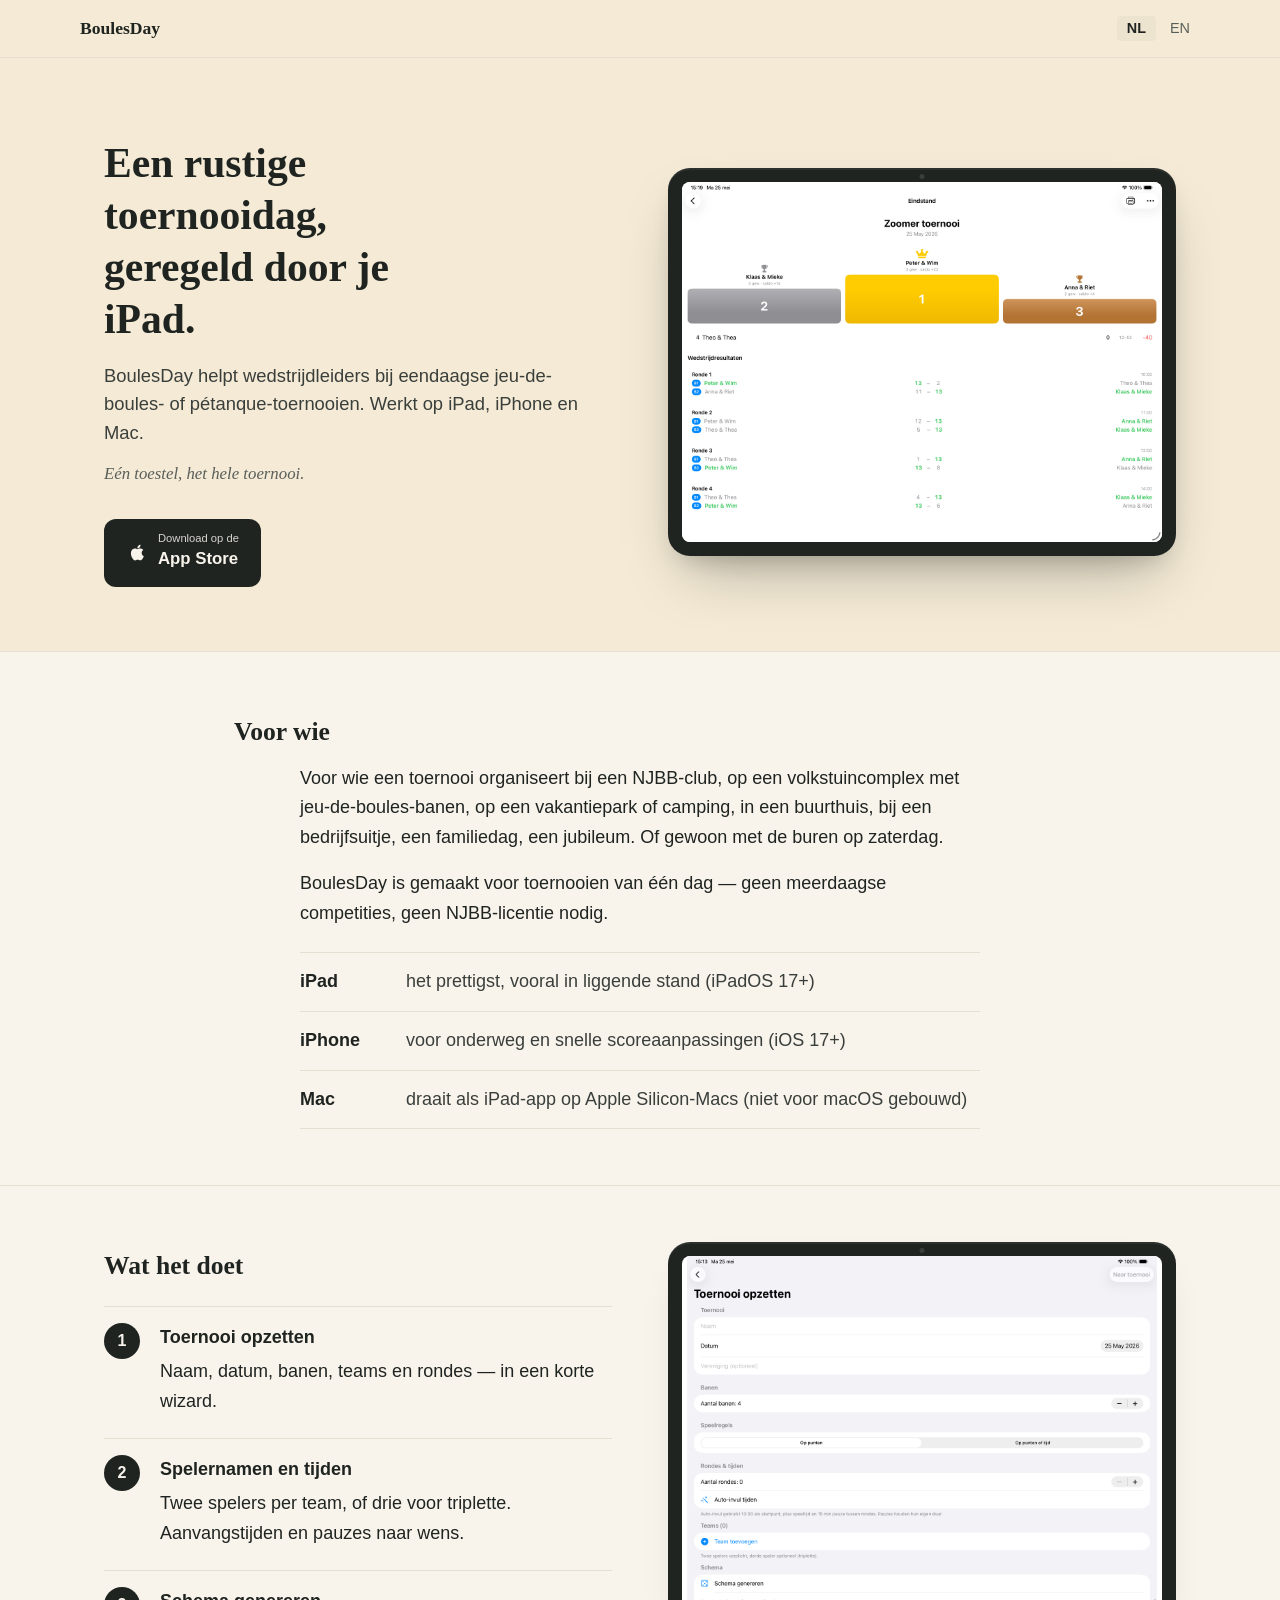
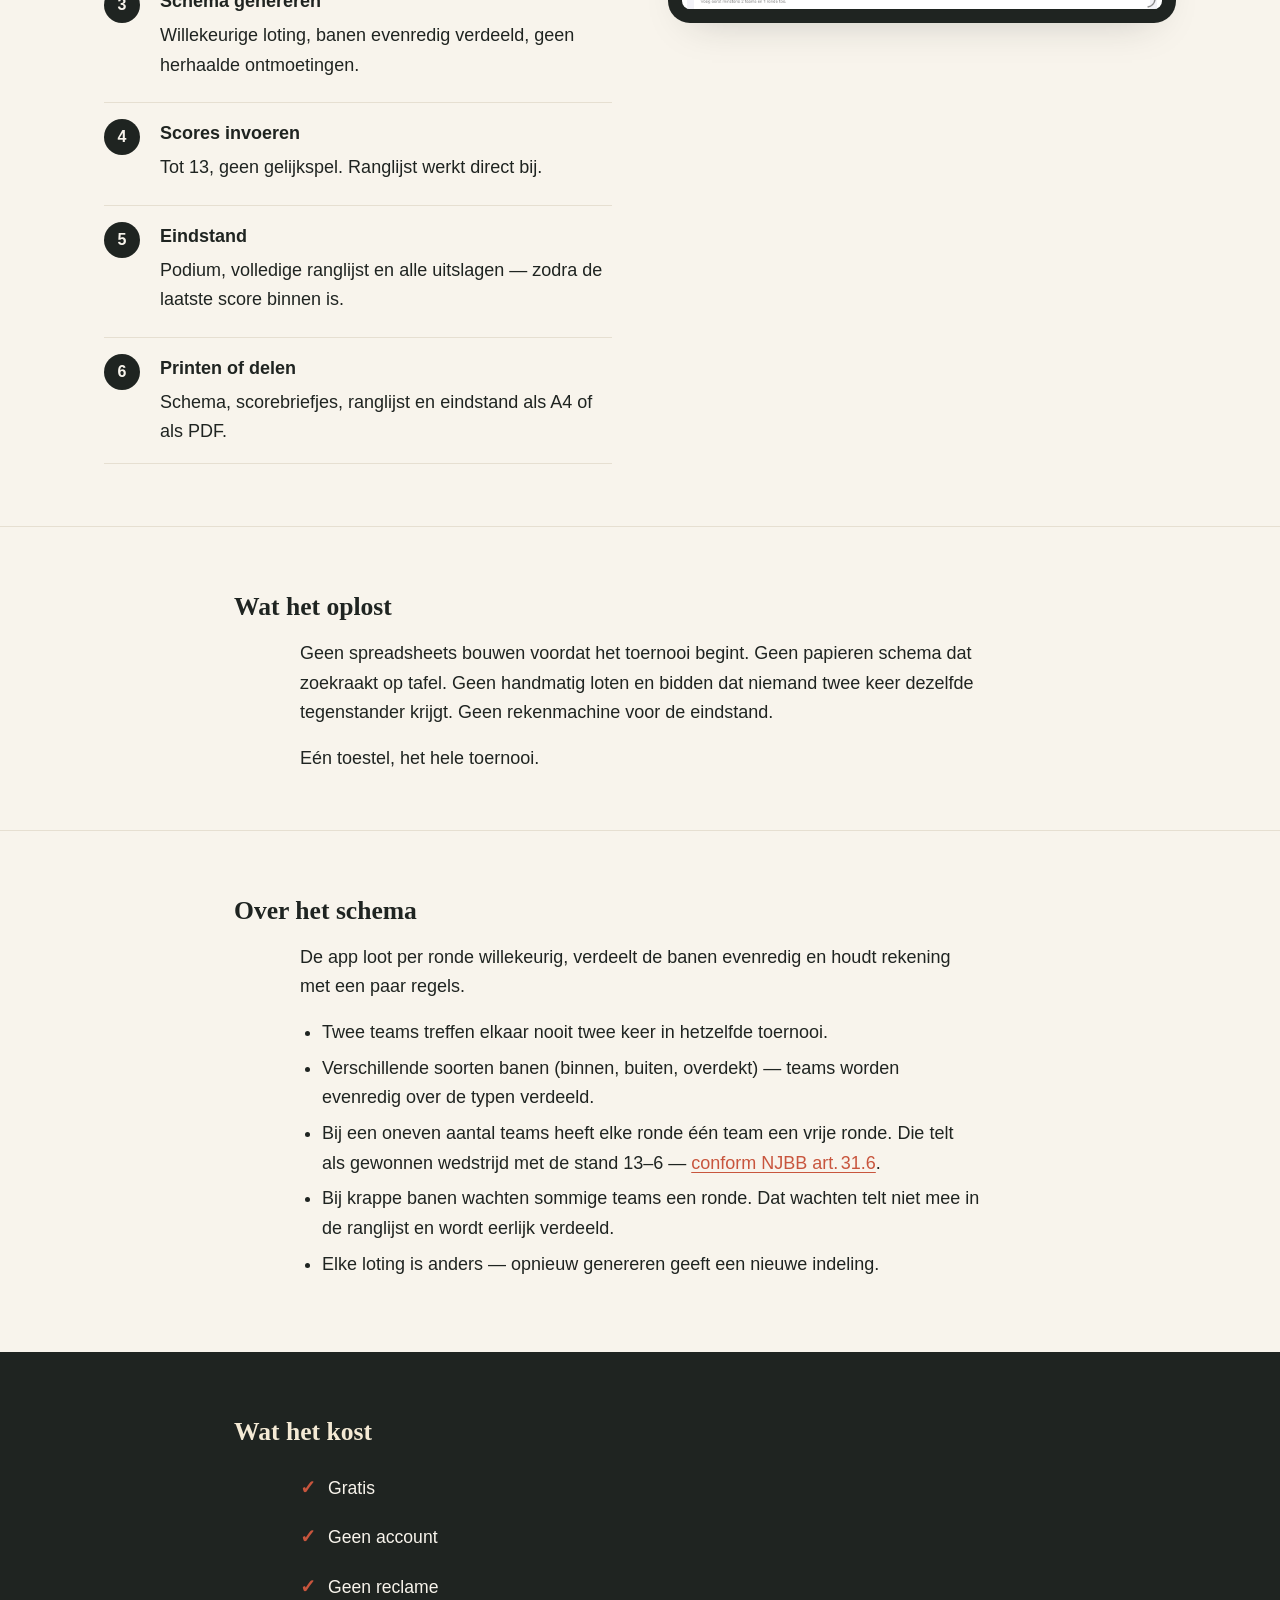
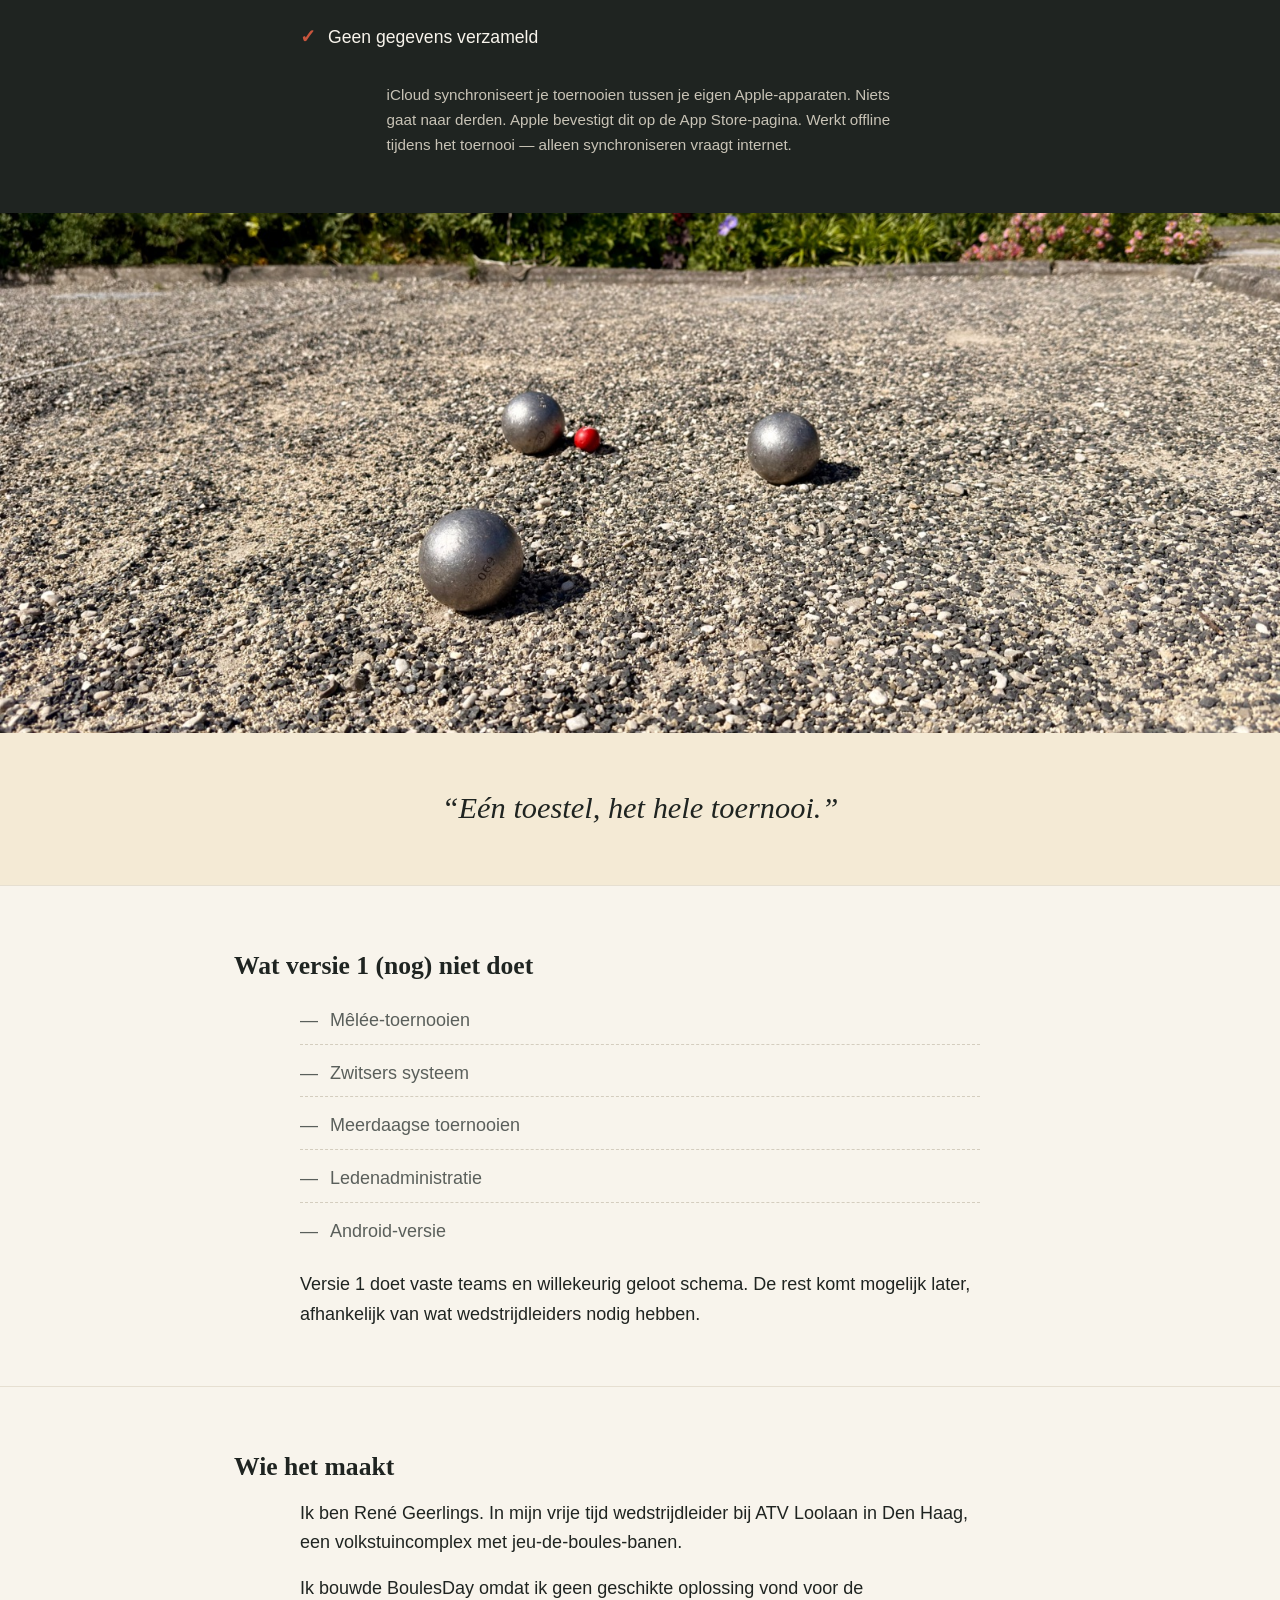
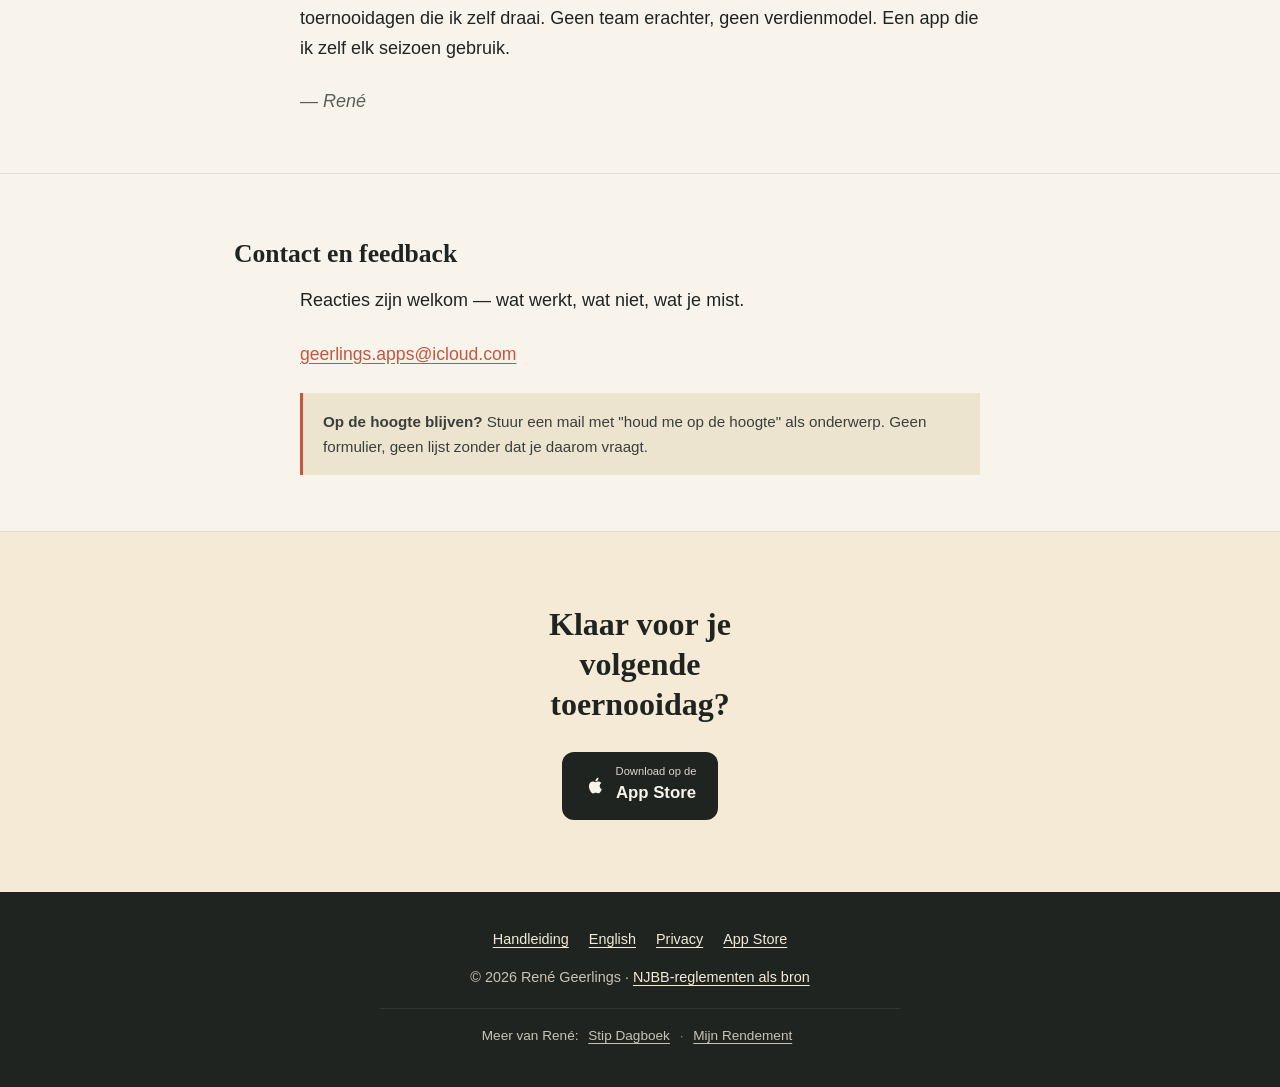
==== commit 4097aaf8: "Tekst-update + echte sfeer-foto - index.html en en/index.html: kleine tekstwijzigingen uit   Claude " ====
--- a/index.html
+++ b/index.html
@@ -145,10 +145,9 @@
       position: relative;
       width: 100%;
       max-width: 520px;
-      aspect-ratio: 4 / 3;
       background: #1f2421;
       border-radius: 22px;
-      padding: 18px;
+      padding: 14px;
       box-shadow:
         0 2px 0 rgba(255,255,255,0.06) inset,
         0 30px 60px -20px rgba(31,36,33,0.35),
@@ -158,7 +157,7 @@
       /* camera */
       content: "";
       position: absolute;
-      top: 8px;
+      top: 6px;
       left: 50%;
       transform: translateX(-50%);
       width: 5px;
@@ -168,15 +167,15 @@
     }
     .ipad-mockup .screen {
       width: 100%;
-      height: 100%;
+      aspect-ratio: 4 / 3;
       border-radius: 8px;
       overflow: hidden;
-      background: #ede4d0;
+      background: #ffffff;
     }
     .ipad-mockup .screen img {
       width: 100%;
       height: 100%;
-      object-fit: cover;
+      object-fit: contain;
       display: block;
     }
 
@@ -254,14 +253,34 @@
       top: 32px;
     }
     .does-aside .frame {
+      position: relative;
       aspect-ratio: 4 / 3;
-      border-radius: 16px;
+      border-radius: 22px;
+      background: #1f2421;
+      padding: 14px;
+      box-shadow:
+        0 2px 0 rgba(255,255,255,0.06) inset,
+        0 18px 40px -24px rgba(31,36,33,0.25);
+    }
+    .does-aside .frame::before {
+      content: "";
+      position: absolute;
+      top: 6px;
+      left: 50%;
+      transform: translateX(-50%);
+      width: 5px;
+      height: 5px;
+      border-radius: 50%;
+      background: #3a3f3b;
+    }
+    .does-aside .frame .screen {
+      width: 100%;
+      height: 100%;
+      border-radius: 8px;
       overflow: hidden;
-      background: #ede4d0;
-      border: 1px solid #e6dfd1;
-      box-shadow: 0 18px 40px -24px rgba(31,36,33,0.25);
-    }
-    .does-aside .frame img { width: 100%; height: 100%; object-fit: cover; display: block; }
+      background: #ffffff;
+    }
+    .does-aside .frame img { width: 100%; height: 100%; object-fit: contain; display: block; }
     .does-aside .caption {
       margin-top: 12px;
       font-size: 0.85rem;
@@ -400,9 +419,7 @@
       line-height: 1.3;
       color: #1f2421;
       margin: 0;
-      max-width: 22ch;
-      margin-left: auto;
-      margin-right: auto;
+      text-wrap: balance;
     }
 
     /* Not-yet block */
@@ -611,8 +628,10 @@
       </div>
       <aside class="does-aside" aria-hidden="false">
         <div class="frame">
-          <img src="screenshot-opzetten.png?v=2" alt="Toernooi opzetten"
-               onerror="this.style.display='none'; this.parentNode.innerHTML='&lt;div class=\&quot;placeholder\&quot;&gt;&lt;span&gt;screenshot-opzetten.png&lt;br&gt;Toernooi opzetten&lt;/span&gt;&lt;/div&gt;';">
+          <div class="screen">
+            <img src="screenshot-opzetten.png?v=2" alt="Toernooi opzetten"
+                 onerror="this.style.display='none'; this.parentNode.innerHTML='&lt;div class=\&quot;placeholder\&quot;&gt;&lt;span&gt;screenshot-opzetten.png&lt;br&gt;Toernooi opzetten&lt;/span&gt;&lt;/div&gt;';">
+          </div>
         </div>
       </aside>
     </div>
@@ -659,8 +678,7 @@
   <!-- Sfeerblok -->
   <section class="mood">
     <div class="mood-image">
-      <img src="sfeer-baan.jpg?v=1" alt="jeu de boules-baan met iPad op klaptafel"
-           onerror="this.style.display='none'; this.parentNode.innerHTML='&lt;div class=\&quot;placeholder\&quot;&gt;&lt;span&gt;sfeer-baan.jpg&lt;br&gt;jeu de boules-baan met iPad op klaptafel&lt;/span&gt;&lt;/div&gt;';">
+      <img src="sfeer-baan.jpg?v=2" alt="Drie boules en het but op een jeu-de-boulesbaan, omzoomd door planten">
     </div>
     <div class="mood-quote">
       <blockquote>“Eén toestel, het hele toernooi.”</blockquote>
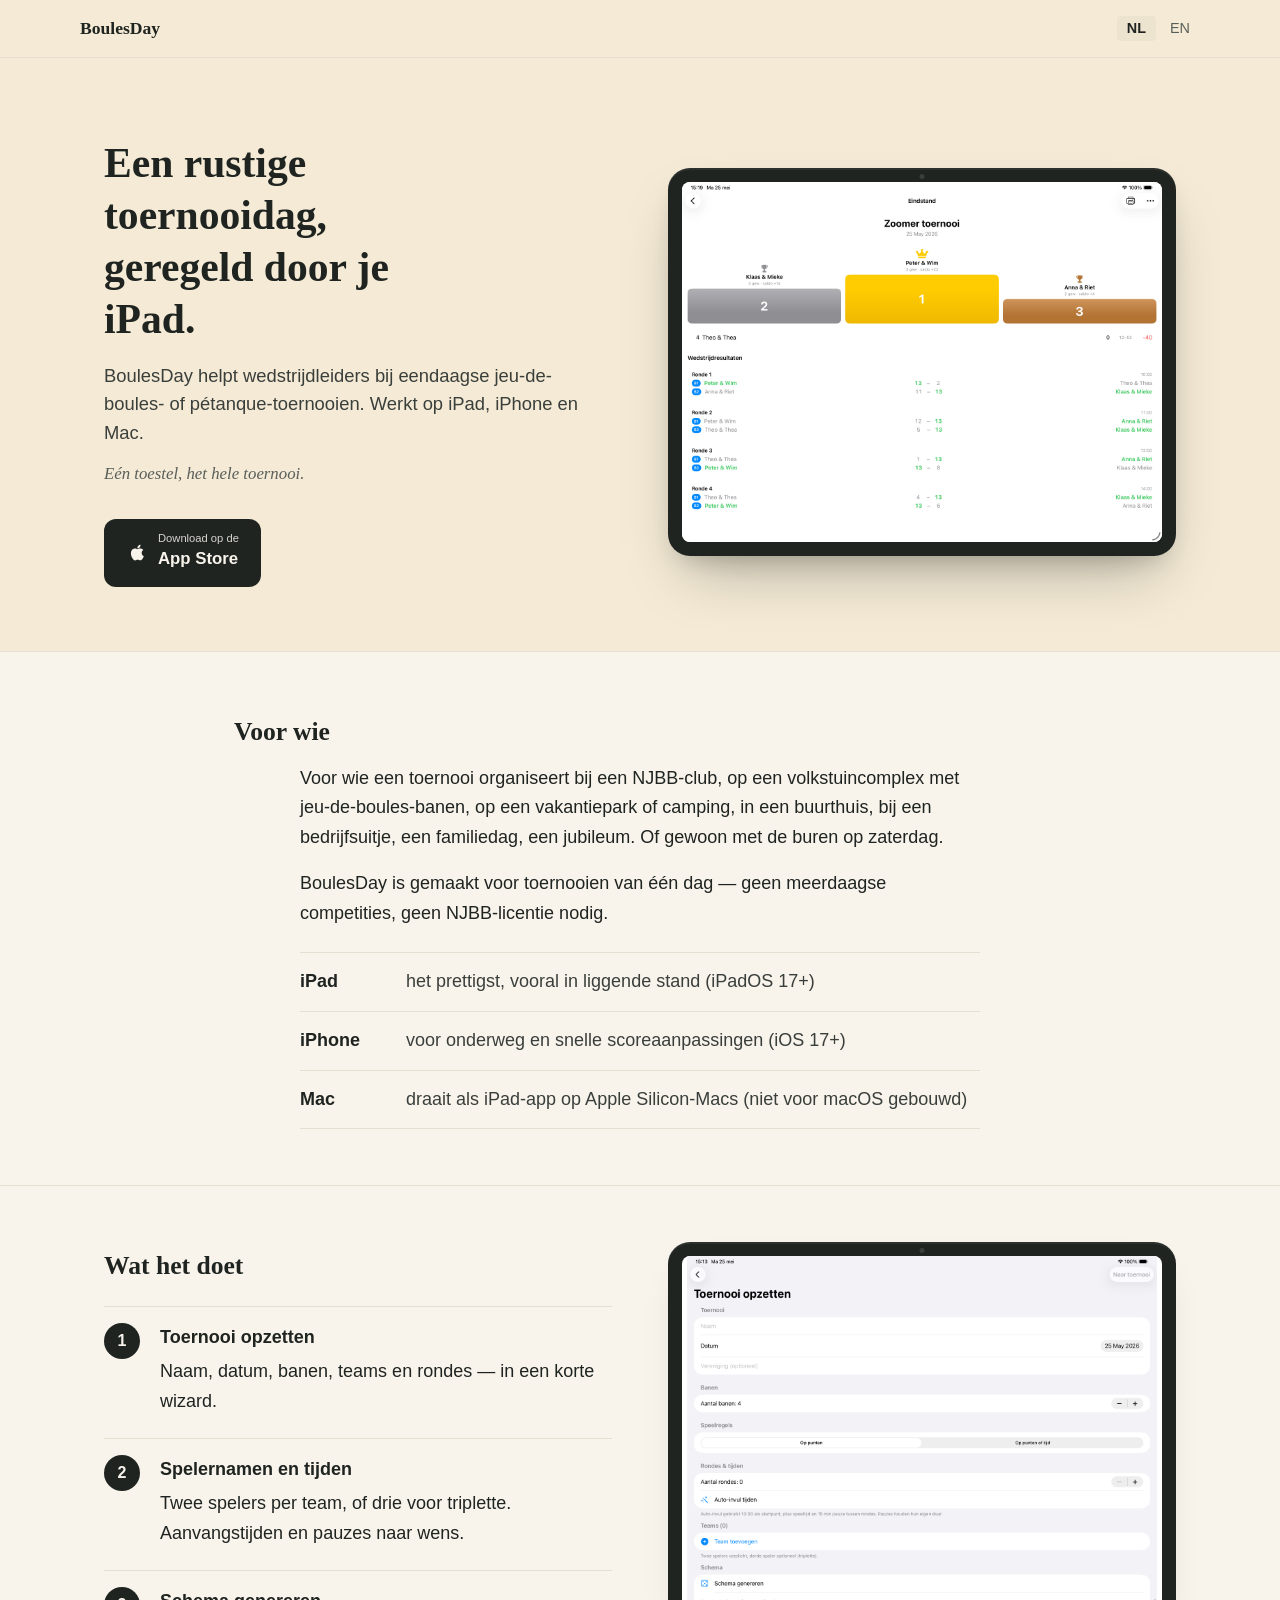
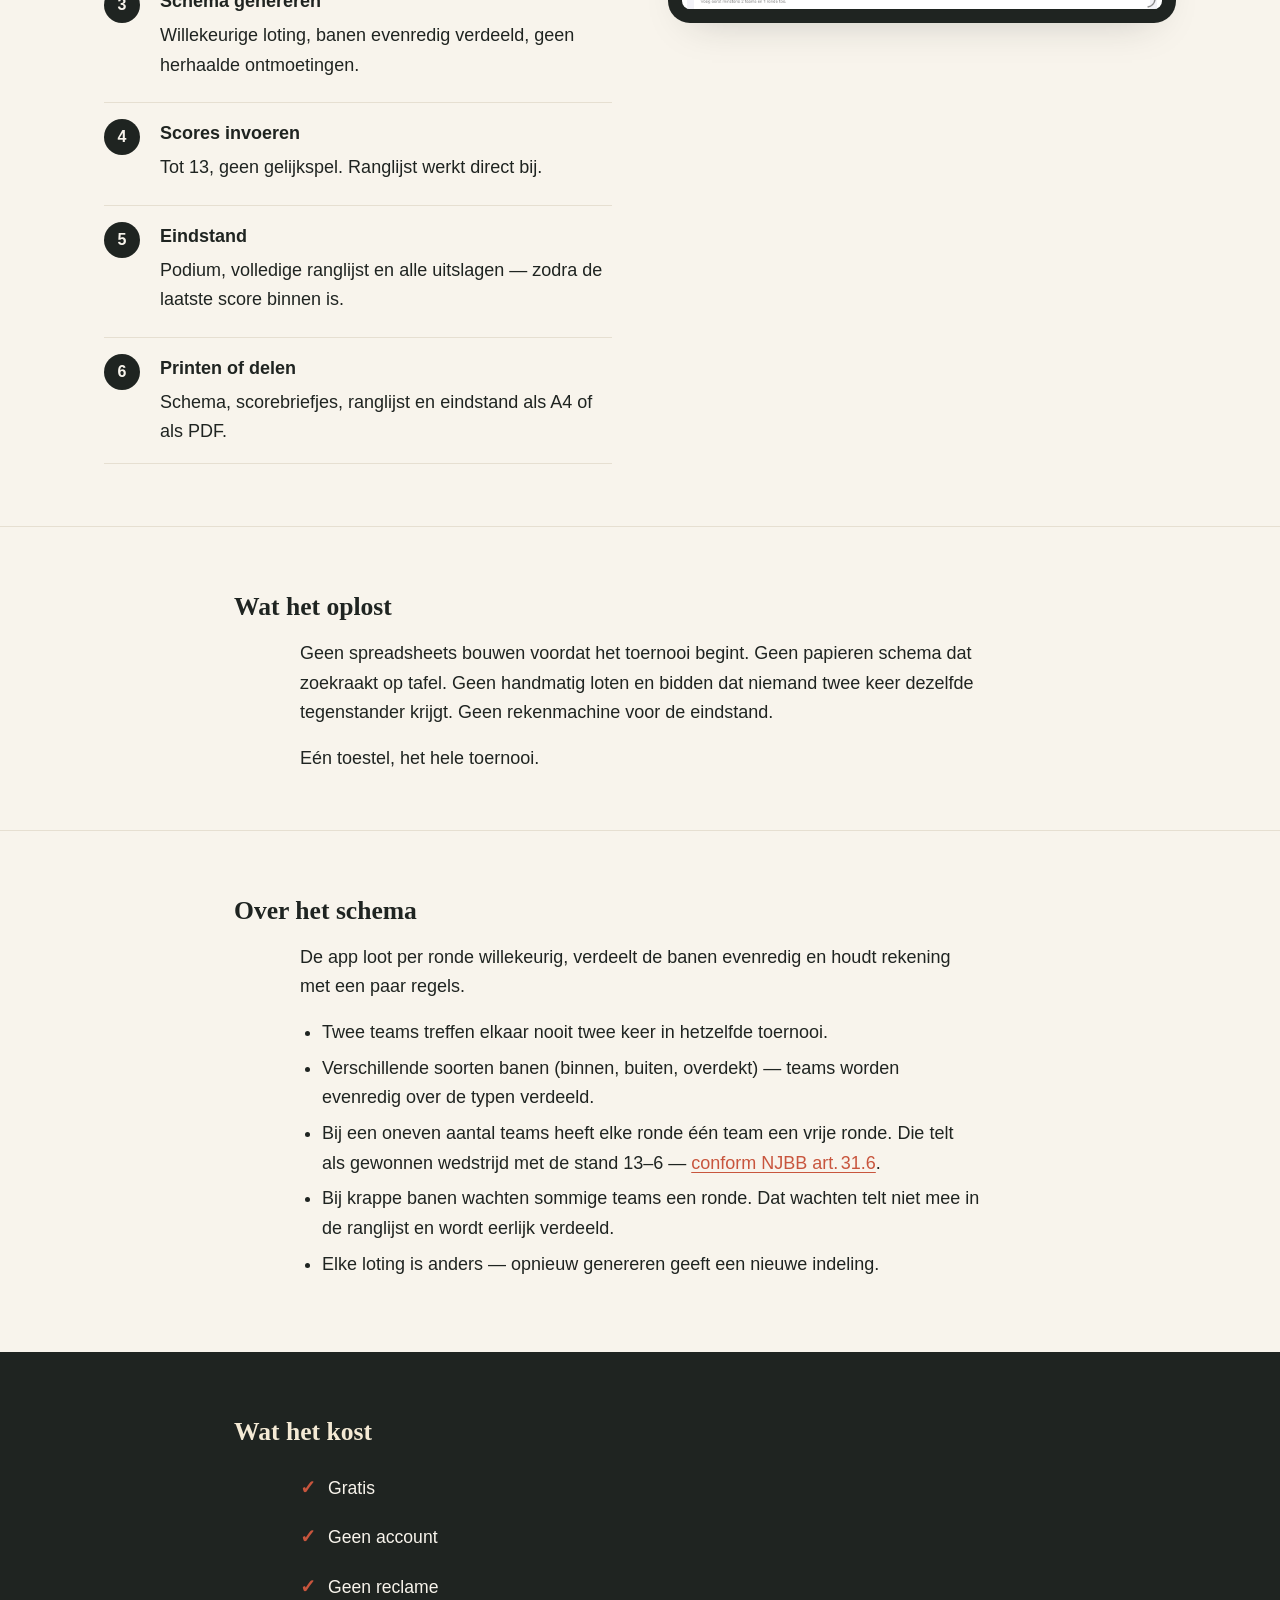
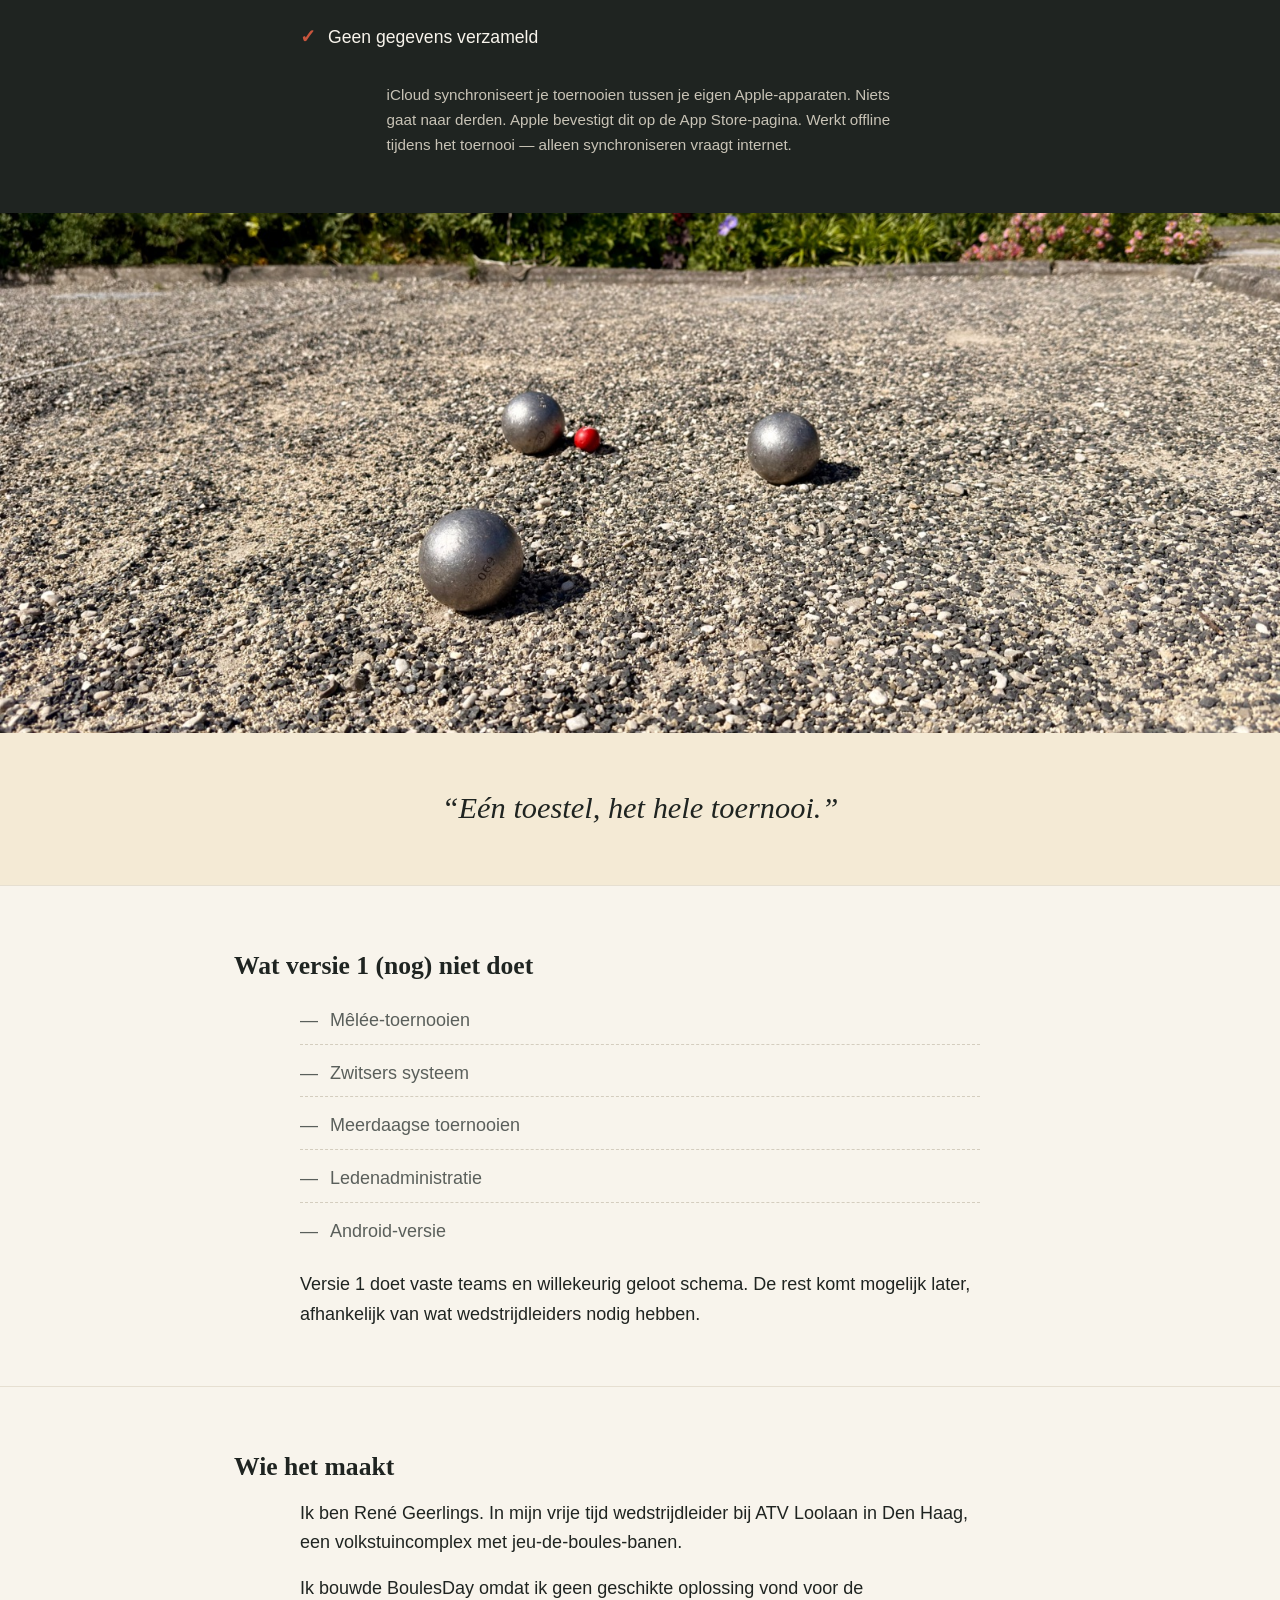
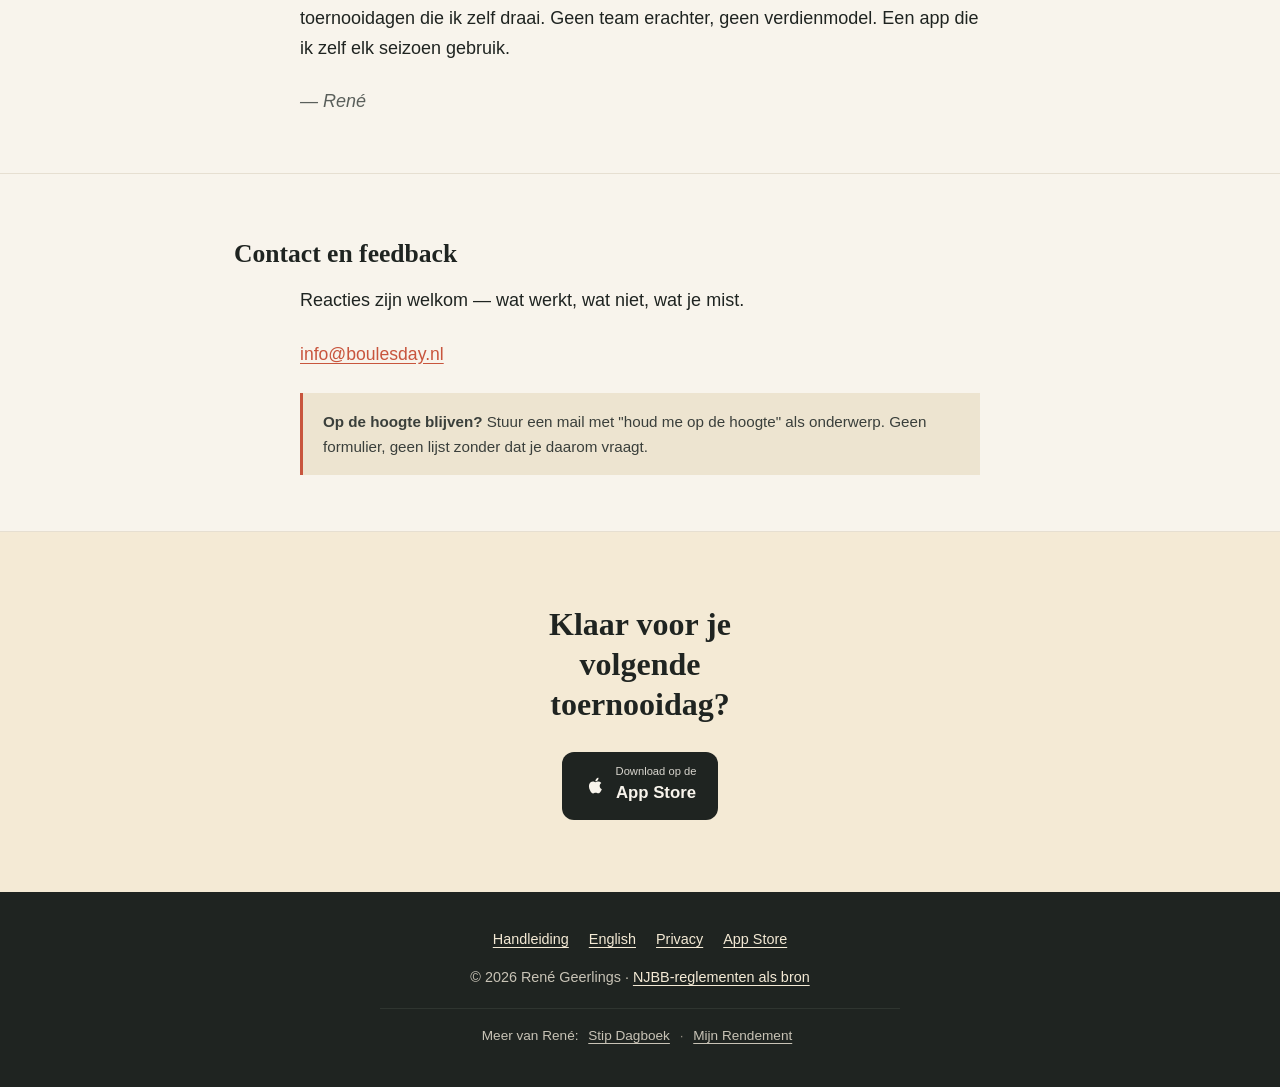
==== commit 6d6ca7be: "Contact-adres naar info@boulesday.nl + echte footer-links Mailadres in alle pagina's (NL + EN) gewij" ====
--- a/index.html
+++ b/index.html
@@ -715,7 +715,7 @@
     <div class="wrap">
       <h2>Contact en feedback</h2>
       <p>Reacties zijn welkom — wat werkt, wat niet, wat je mist.</p>
-      <p><a class="email" href="mailto:geerlings.apps@icloud.com">geerlings.apps@icloud.com</a></p>
+      <p><a class="email" href="mailto:info@boulesday.nl">info@boulesday.nl</a></p>
       <div class="note">
         <strong>Op de hoogte blijven?</strong> Stuur een mail met "houd me op de hoogte" als onderwerp. Geen formulier, geen lijst zonder dat je daarom vraagt.
       </div>
@@ -747,8 +747,8 @@
     <div class="copyright">© 2026 René Geerlings · <a href="https://nlpetanque.nl">NJBB-reglementen als bron</a></div>
     <div class="more">
       <strong>Meer van René:</strong>
-      <a href="#stip">Stip Dagboek</a> ·
-      <a href="#rendement">Mijn Rendement</a>
+      <a href="https://stipdagboek.nl">Stip Dagboek</a> ·
+      <a href="https://apps.apple.com/nl/app/mijn-rendement/id6765697012">Mijn Rendement</a>
     </div>
   </footer>
 
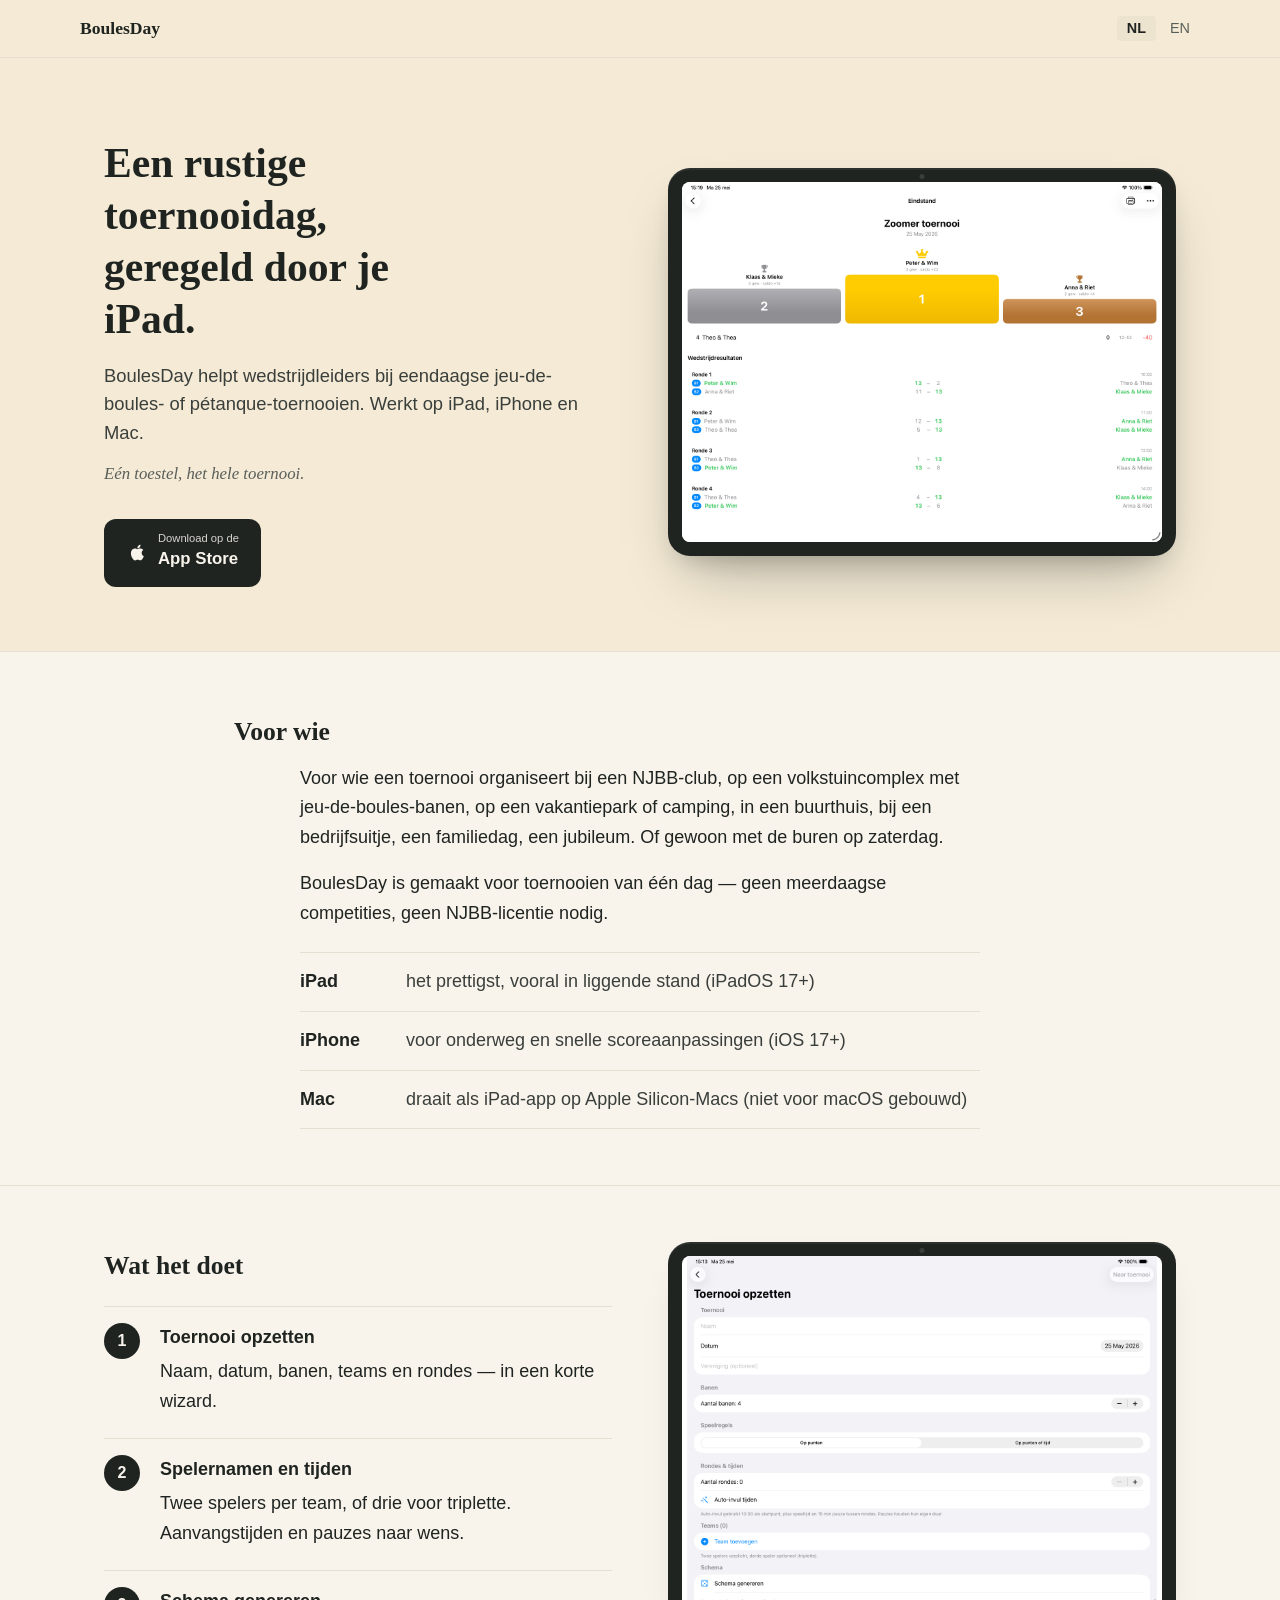
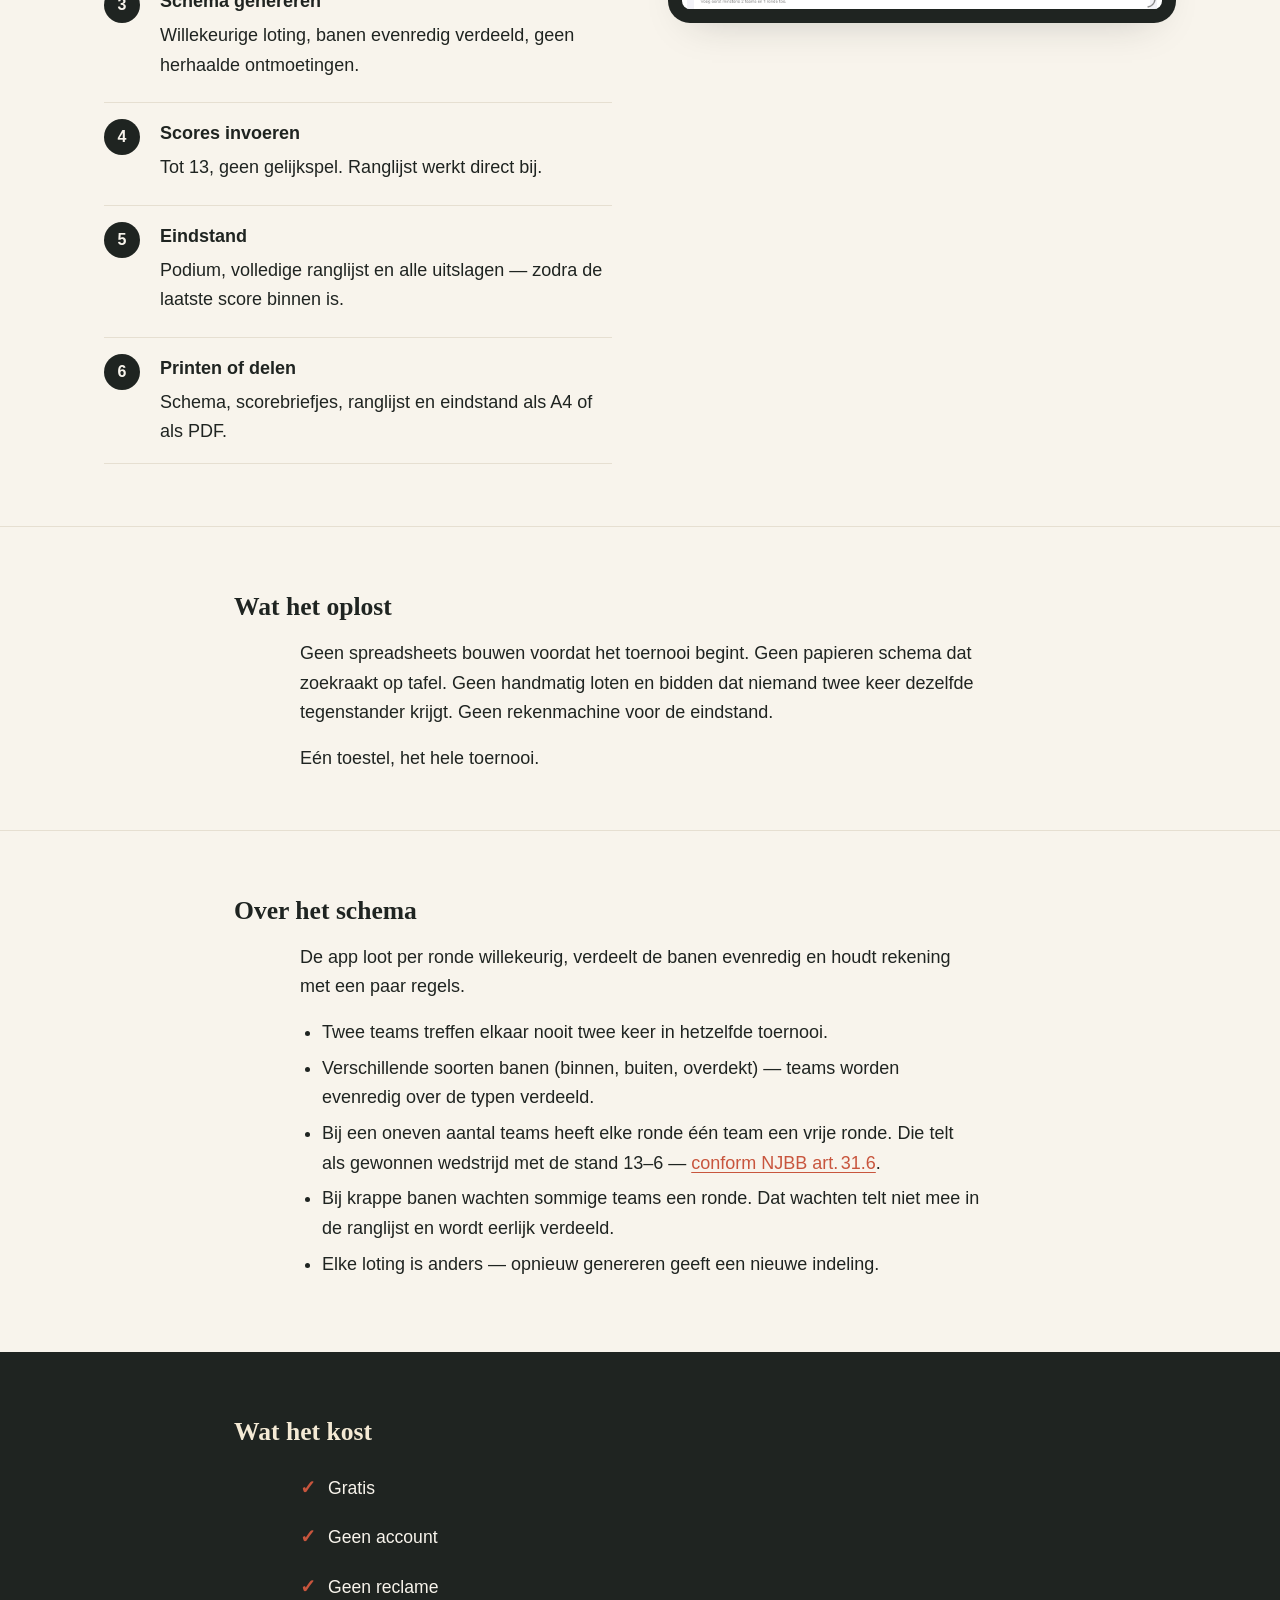
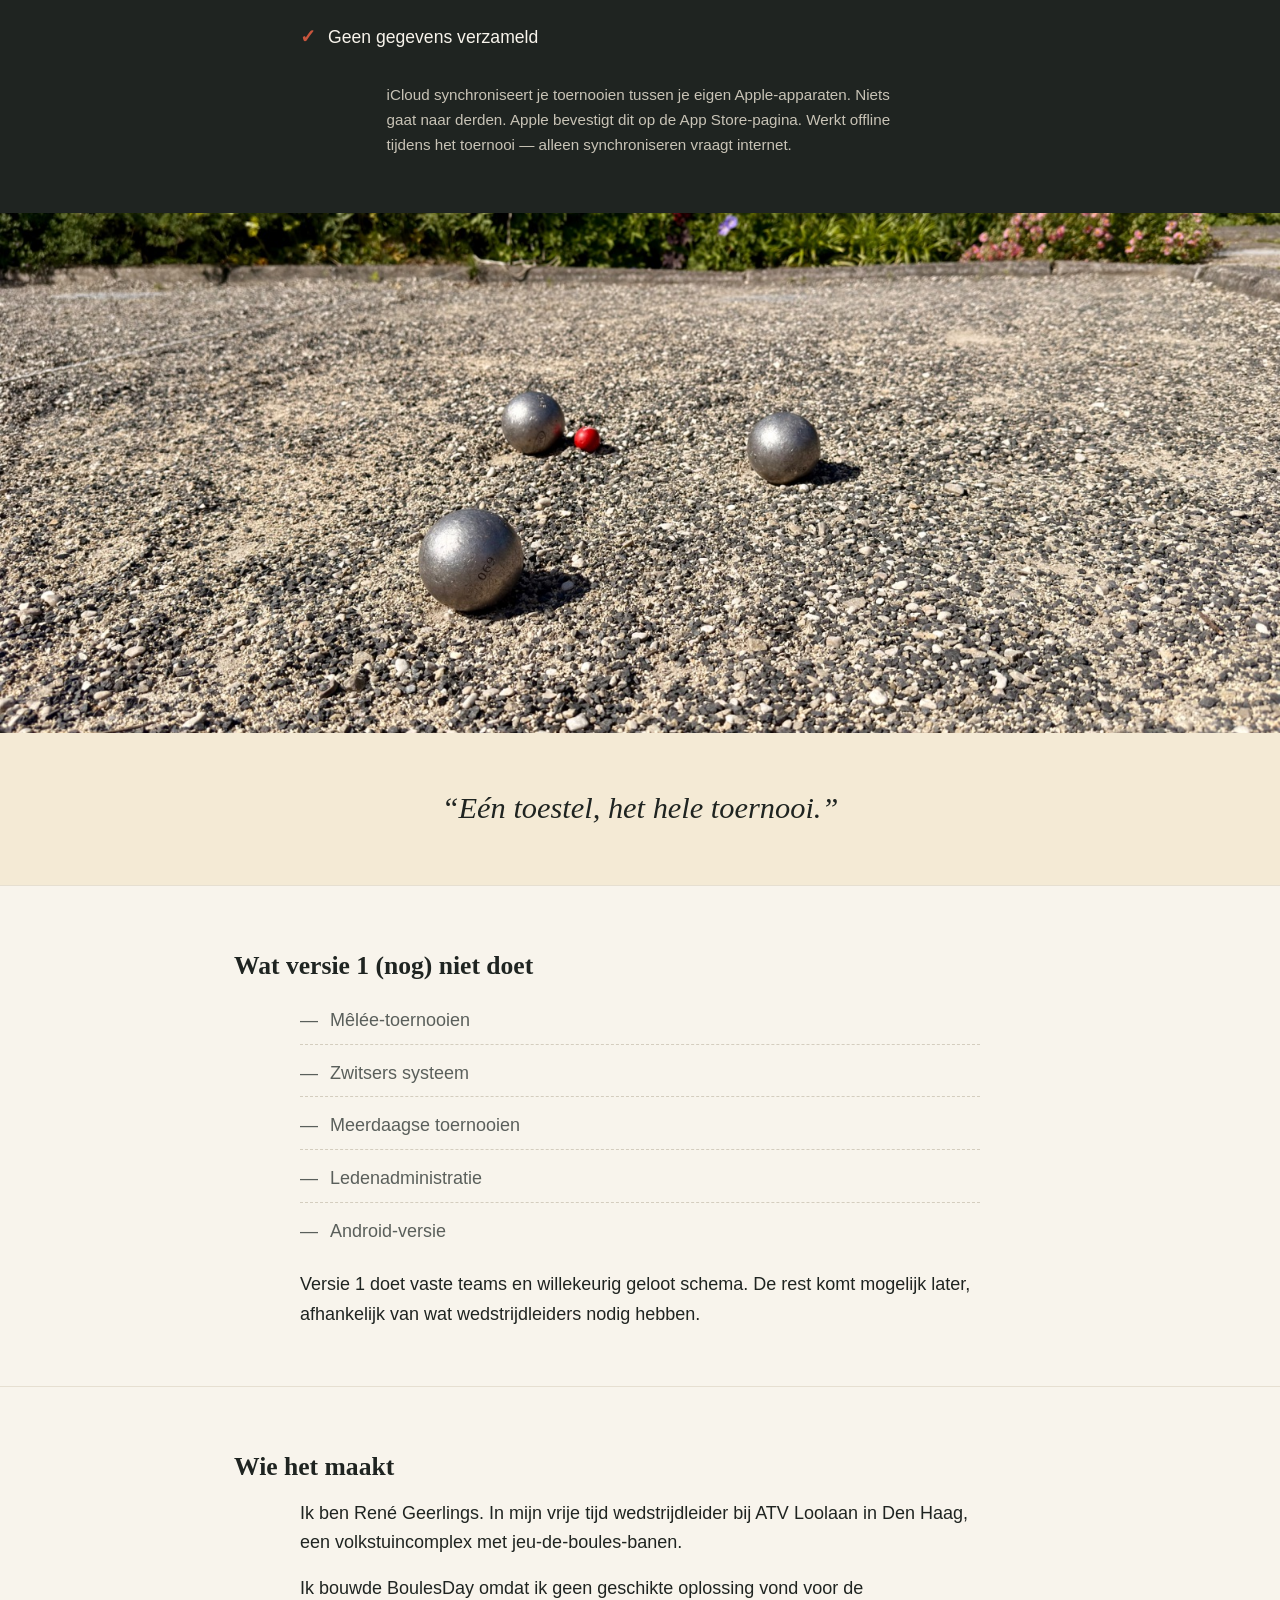
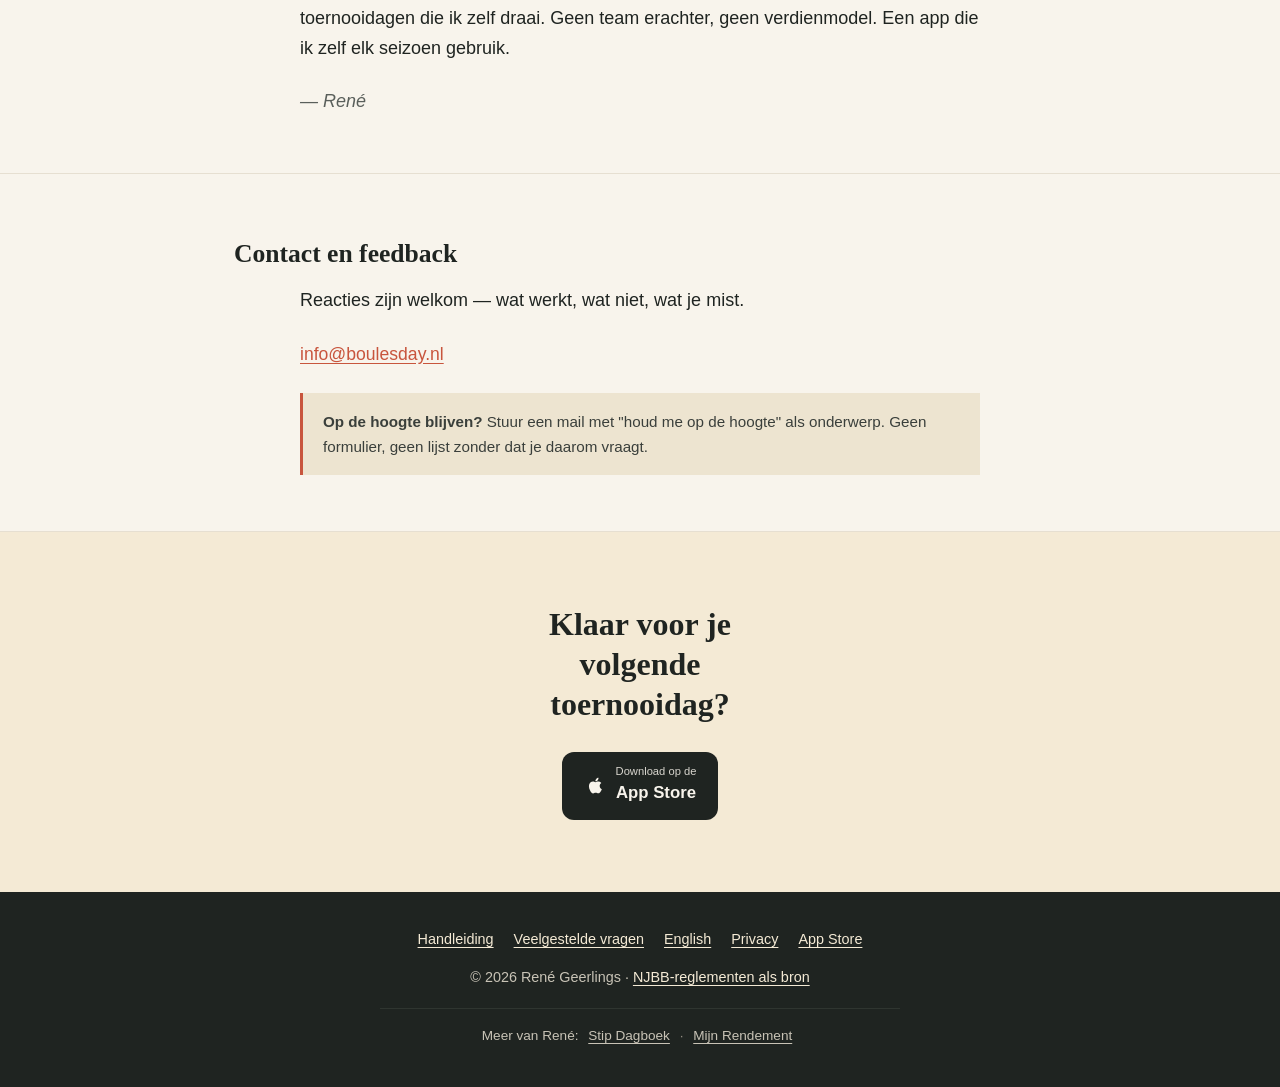
==== commit 1a1204cf: "FAQ-pagina toegevoegd (NL + EN) + footer-link op alle pagina's Nieuwe pagina's faq.html en en/faq.ht" ====
--- a/index.html
+++ b/index.html
@@ -740,6 +740,7 @@
   <footer>
     <div class="links">
       <a href="handleiding.html">Handleiding</a>
+      <a href="faq.html">Veelgestelde vragen</a>
       <a href="en/index.html" lang="en">English</a>
       <a href="/privacy.html">Privacy</a>
       <a href="https://apps.apple.com/nl/app/boulesday/id6767690610">App Store</a>
